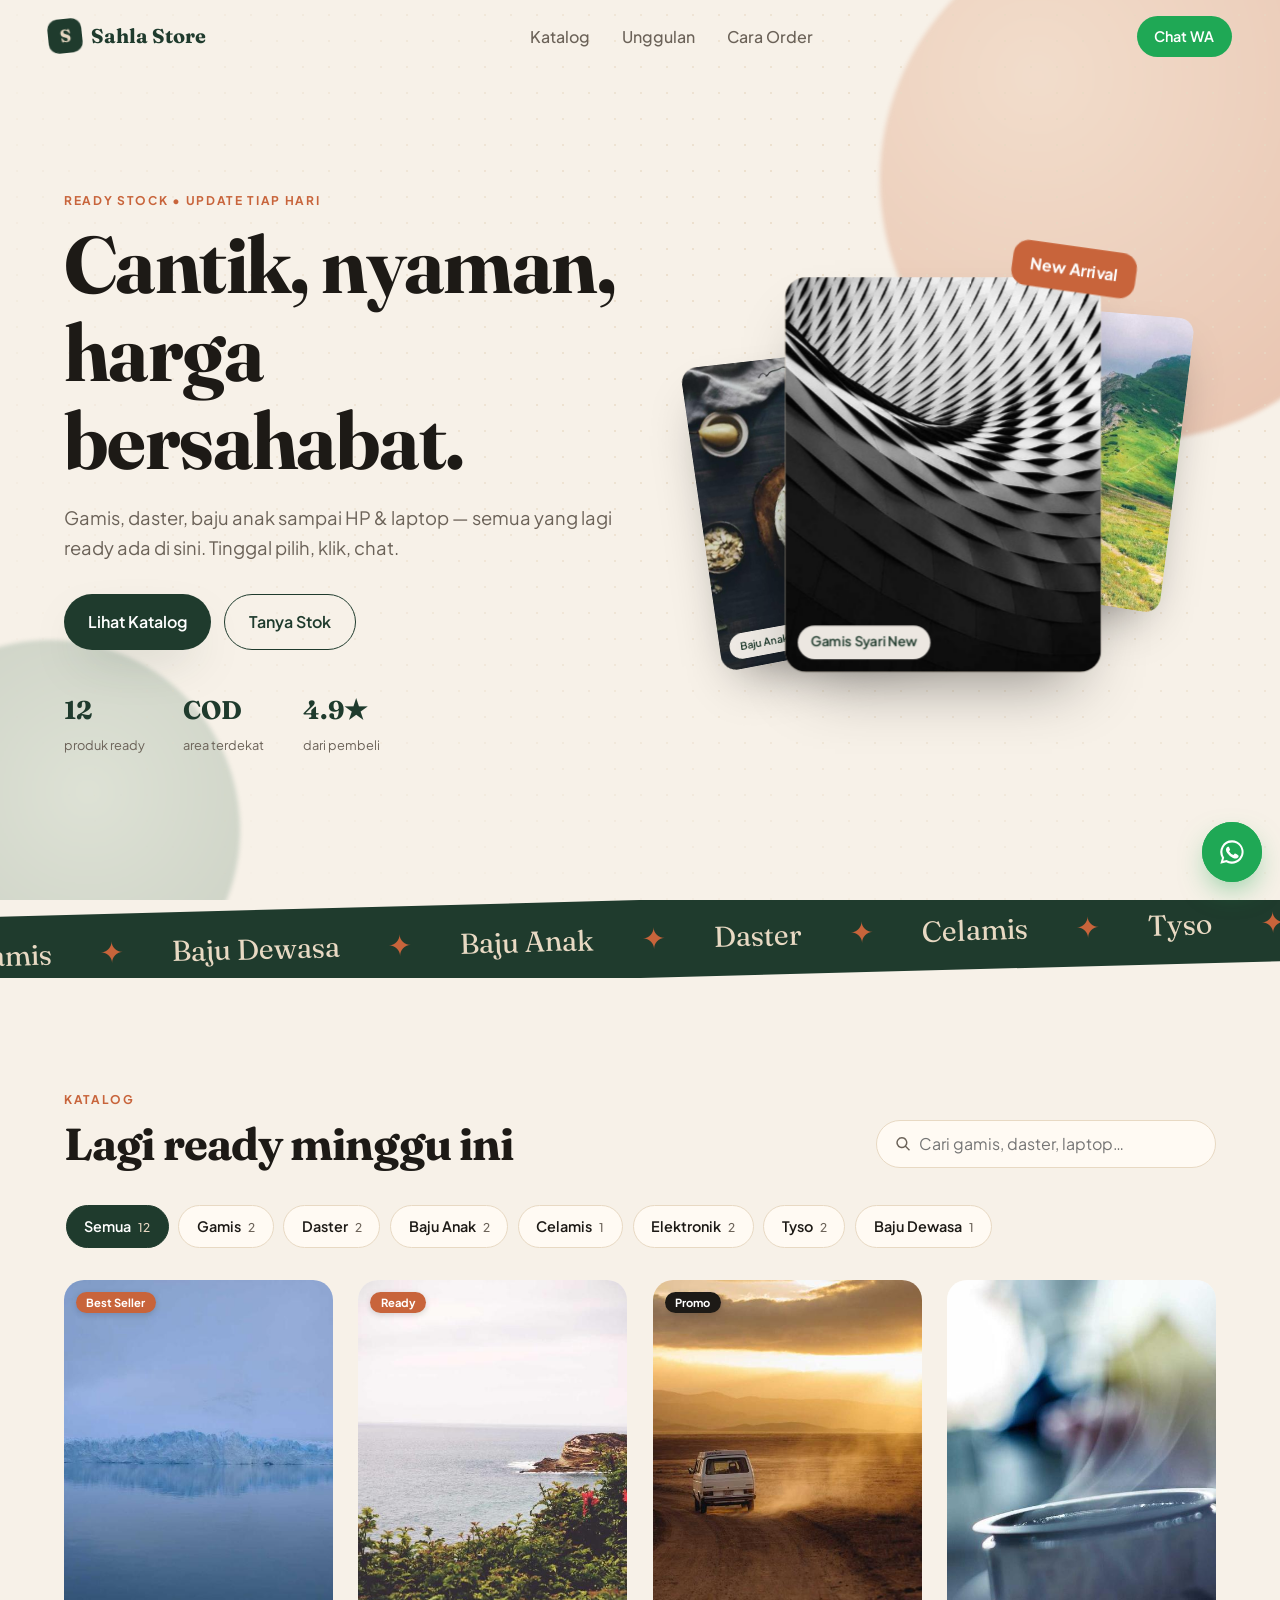
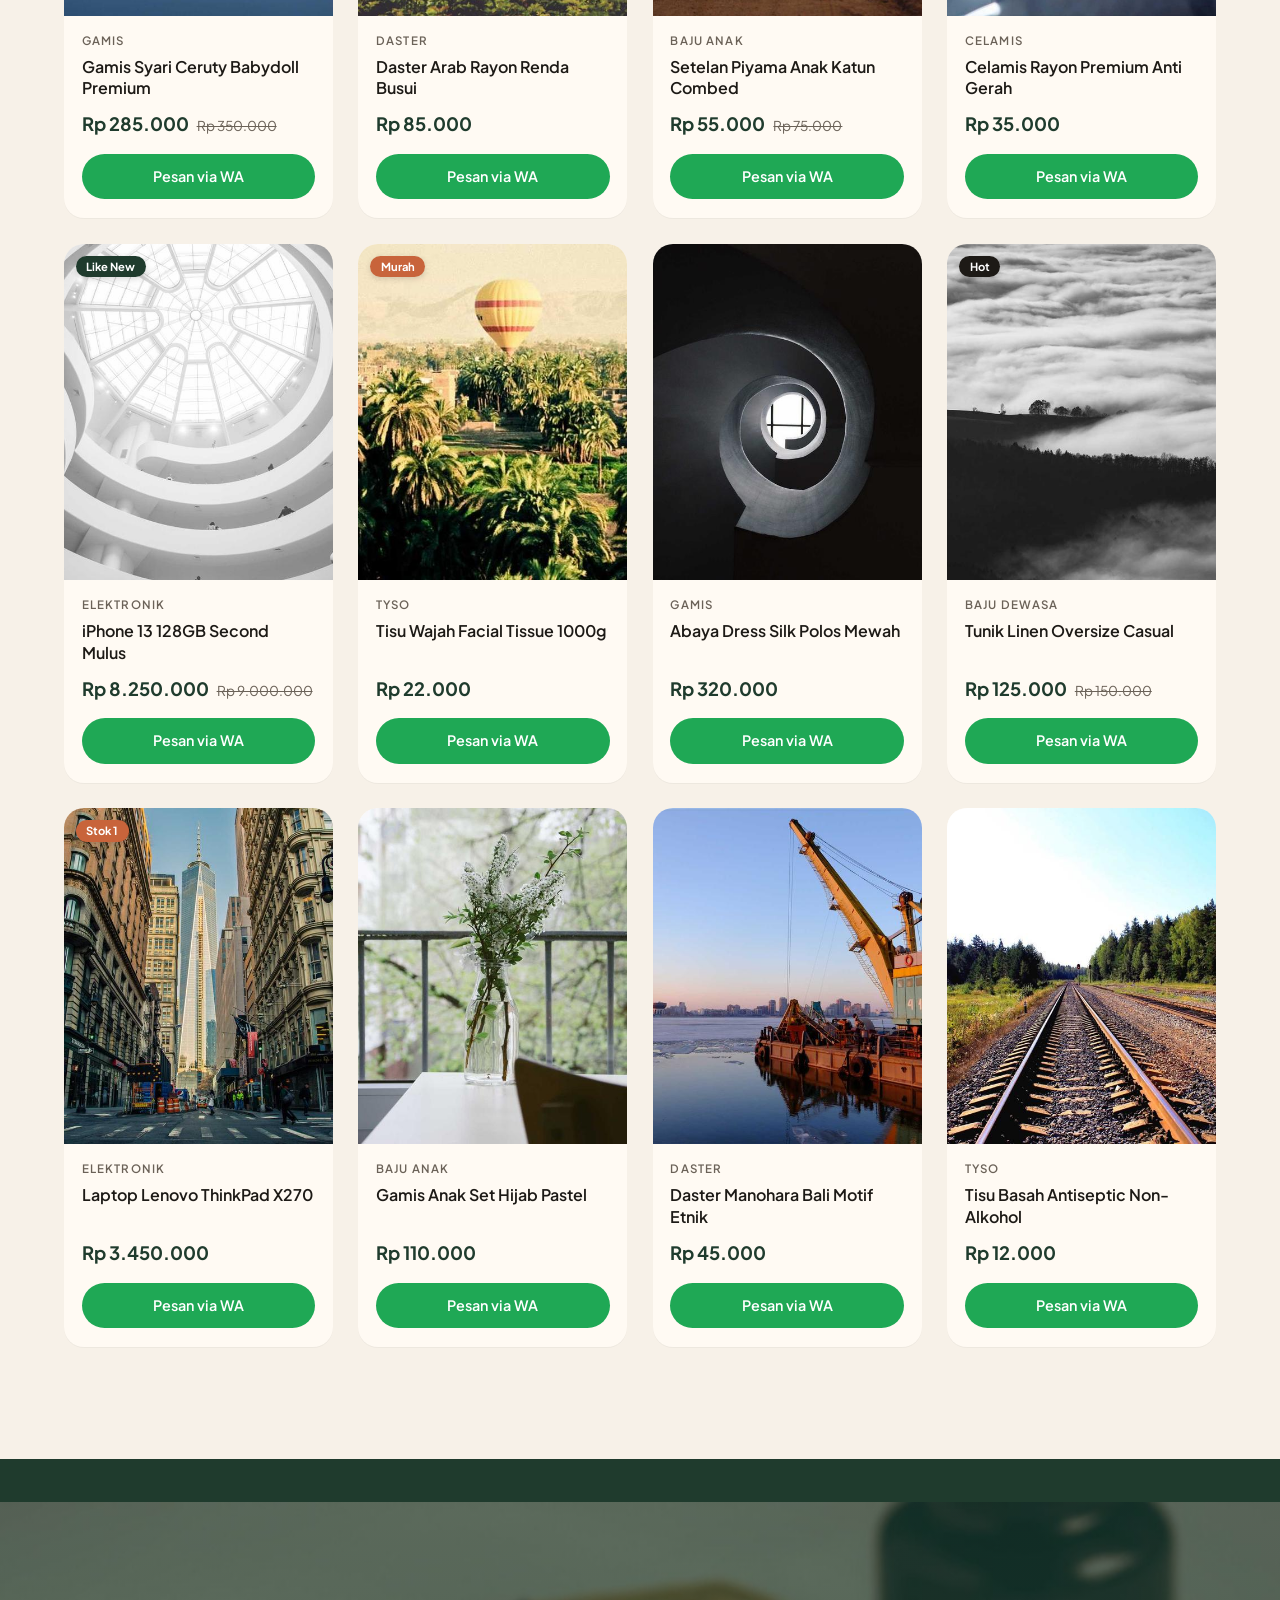
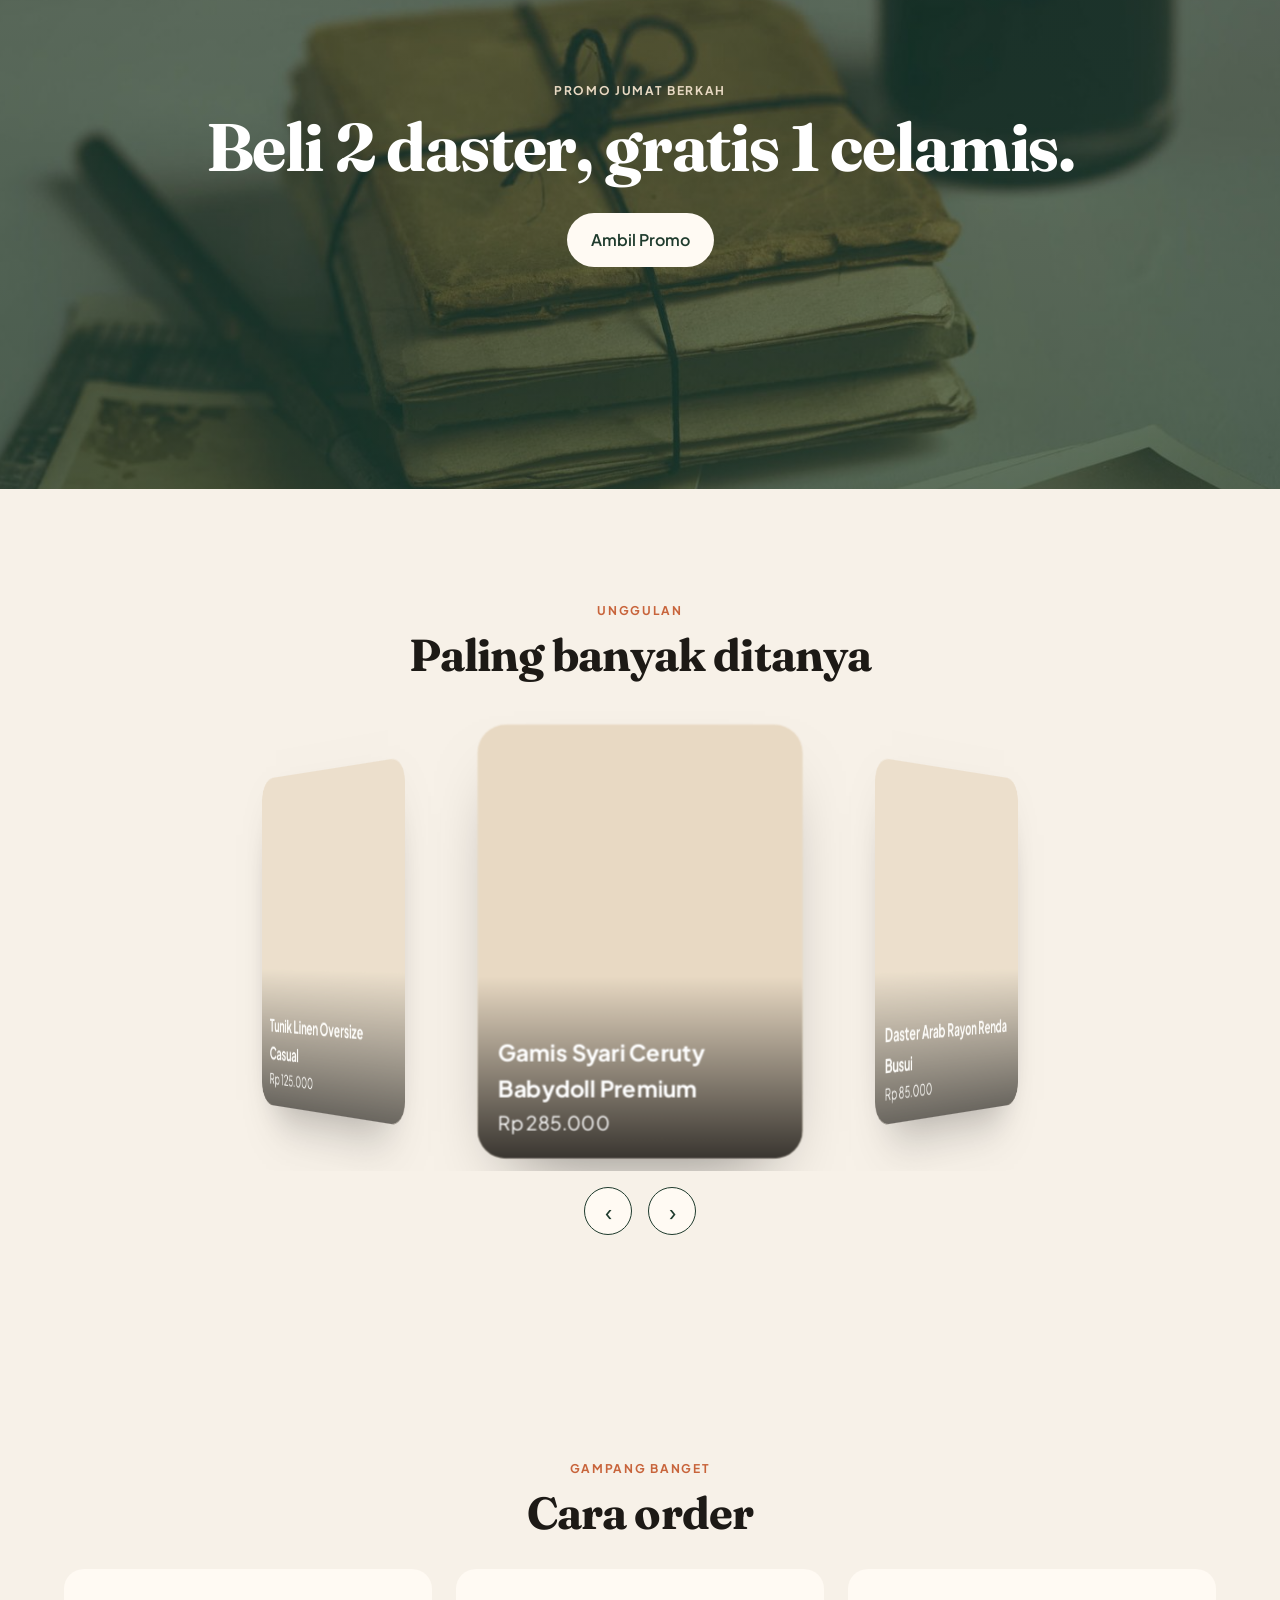
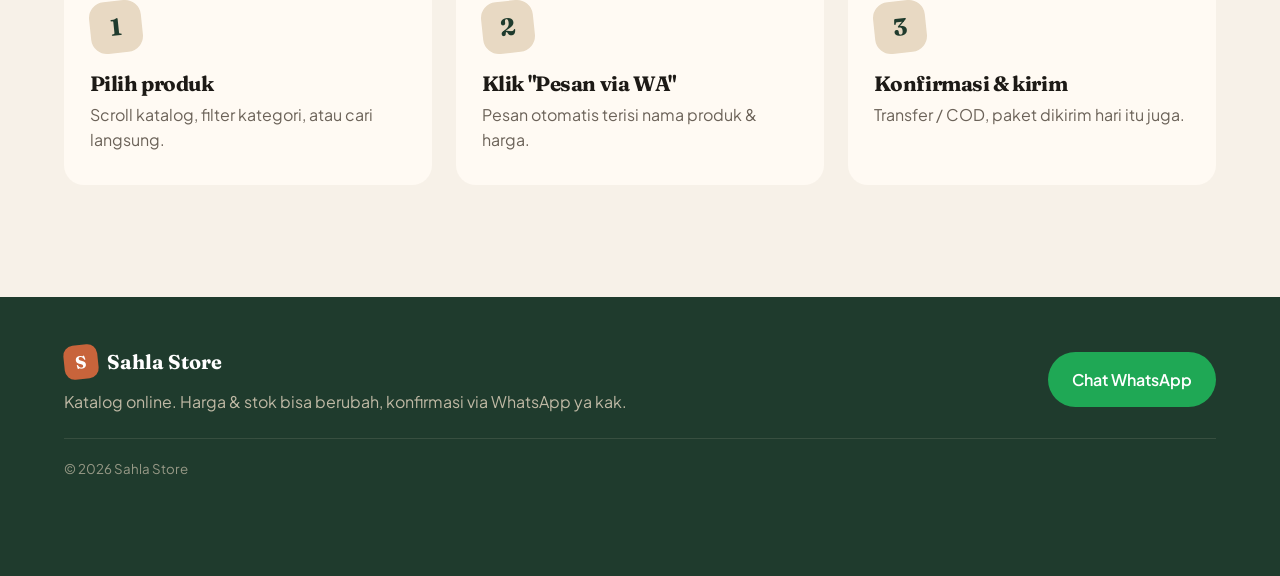
==== index.html @ 3f9c0849 "Support multiple comma-separated product badges with distinct colors" ====
<!doctype html>
<html lang="id">
<head>
  <meta charset="utf-8">
  <meta name="viewport" content="width=device-width, initial-scale=1, viewport-fit=cover">
  <title>Sahla Store — Katalog Gamis, Daster, Baju Anak & Elektronik</title>
  <meta name="description" content="Katalog produk terbaru: gamis, baju dewasa & anak, daster, celamis, tyso, sampai HP & laptop. Pesan langsung via WhatsApp.">
  <meta name="theme-color" content="#1f3b2d">
  <link rel="icon" type="image/svg+xml" href="favicon.svg">
  <link rel="preconnect" href="https://fonts.googleapis.com">
  <link rel="preconnect" href="https://fonts.gstatic.com" crossorigin>
  <link href="https://fonts.googleapis.com/css2?family=Fraunces:opsz,wght@9..144,500;9..144,700&family=Plus+Jakarta+Sans:wght@400;500;600;700&display=swap" rel="stylesheet">
  <link rel="stylesheet" href="style.css?v=2">
</head>
<body>
  <a class="skip" href="#katalog">Langsung ke katalog</a>

  <header class="nav" id="nav">
    <a href="#" class="brand"><span class="brand-mark">S</span>Sahla Store</a>
    <nav class="nav-links" aria-label="Menu utama">
      <a href="#katalog">Katalog</a>
      <a href="#unggulan">Unggulan</a>
      <a href="#cara">Cara Order</a>
    </nav>
    <a class="btn btn-wa btn-sm" data-wa href="#">Chat WA</a>
  </header>

  <main>
    <!-- HERO: parallax layers + 3D card stack -->
    <section class="hero" id="hero">
      <div class="blob b1" data-speed="0.25" aria-hidden="true"></div>
      <div class="blob b2" data-speed="-0.15" aria-hidden="true"></div>
      <div class="pattern" data-speed="0.1" aria-hidden="true"></div>

      <div class="hero-copy" data-speed="-0.05">
        <p class="eyebrow">Ready stock • Update tiap hari</p>
        <h1>Cantik, nyaman,<br><em>harga bersahabat.</em></h1>
        <p class="lead">Gamis, daster, baju anak sampai HP & laptop — semua yang lagi ready ada di sini. Tinggal pilih, klik, chat.</p>
        <div class="hero-cta">
          <a href="#katalog" class="btn btn-primary">Lihat Katalog</a>
          <a href="#" data-wa class="btn btn-ghost">Tanya Stok</a>
        </div>
        <ul class="stats">
          <li><b id="statCount">0</b><span>produk ready</span></li>
          <li><b>COD</b><span>area terdekat</span></li>
          <li><b>4.9★</b><span>dari pembeli</span></li>
        </ul>
      </div>

      <div class="hero-stage" id="stage" aria-hidden="true">
        <div class="stack" id="stack">
          <figure class="card3d c1"><img src="img/h1.jpg" alt=""><figcaption>Gamis Syari</figcaption></figure>
          <figure class="card3d c2"><img src="img/h2.jpg" alt=""><figcaption>Baju Anak</figcaption></figure>
          <figure class="card3d c3"><img src="img/h3.jpg" alt=""><figcaption>HP Second</figcaption></figure>
          <span class="tag-float">Diskon s/d 30%</span>
        </div>
      </div>
    </section>

    <!-- marquee -->
    <div class="marquee-wrap" aria-hidden="true">
      <div class="marquee">
        <div class="marquee-track">
          <span>Gamis</span><span>Baju Dewasa</span><span>Baju Anak</span><span>Daster</span><span>Celamis</span><span>Tyso</span><span>HP</span><span>Laptop</span>
          <span>Gamis</span><span>Baju Dewasa</span><span>Baju Anak</span><span>Daster</span><span>Celamis</span><span>Tyso</span><span>HP</span><span>Laptop</span>
        </div>
      </div>
    </div>

    <!-- KATALOG -->
    <section class="section" id="katalog">
      <div class="section-head">
        <div>
          <p class="eyebrow">Katalog</p>
          <h2>Lagi ready minggu ini</h2>
        </div>
        <label class="search">
          <span class="sr">Cari produk</span>
          <svg viewBox="0 0 24 24" width="18" height="18" aria-hidden="true"><path fill="currentColor" d="M10 2a8 8 0 1 0 4.9 14.3l5.4 5.4 1.4-1.4-5.4-5.4A8 8 0 0 0 10 2m0 2a6 6 0 1 1 0 12 6 6 0 0 1 0-12"/></svg>
          <input id="q" type="search" placeholder="Cari gamis, daster, laptop…" autocomplete="off">
        </label>
      </div>

      <div class="chips" id="chips" role="tablist" aria-label="Kategori"></div>
      <div class="grid" id="grid" aria-live="polite"></div>
      <p class="empty" id="empty" hidden>Produk nggak ketemu. Coba kata lain atau <a href="#" data-wa>tanya langsung</a>.</p>
    </section>

    <!-- PARALLAX BANNER -->
    <section class="banner" aria-label="Promo">
      <div class="banner-bg" ></div>
      <div class="banner-copy">
        <p class="eyebrow light">Promo Jumat Berkah</p>
        <h2>Beli 2 daster,<br>gratis 1 celamis.</h2>
        <a href="#" data-wa data-msg="Halo kak, mau ikut promo Jumat Berkah (beli 2 daster gratis 1 celamis)" class="btn btn-light">Ambil Promo</a>
      </div>
    </section>

    <!-- 3D RING CAROUSEL -->
    <section class="section" id="unggulan">
      <div class="section-head center">
        <div>
          <p class="eyebrow">Unggulan</p>
          <h2>Paling banyak ditanya</h2>
        </div>
      </div>
      <div class="ring-wrap">
        <div class="ring" id="ring"></div>
      </div>
      <div class="ring-ctrl">
        <button class="icon-btn" id="prev" aria-label="Sebelumnya">‹</button>
        <button class="icon-btn" id="next" aria-label="Berikutnya">›</button>
      </div>
    </section>

    <!-- CARA ORDER -->
    <section class="section" id="cara">
      <div class="section-head center">
        <div>
          <p class="eyebrow">Gampang banget</p>
          <h2>Cara order</h2>
        </div>
      </div>
      <ol class="steps">
        <li class="reveal"><span>1</span><h3>Pilih produk</h3><p>Scroll katalog, filter kategori, atau cari langsung.</p></li>
        <li class="reveal"><span>2</span><h3>Klik "Pesan via WA"</h3><p>Pesan otomatis terisi nama produk & harga.</p></li>
        <li class="reveal"><span>3</span><h3>Konfirmasi & kirim</h3><p>Transfer / COD, paket dikirim hari itu juga.</p></li>
      </ol>
    </section>
  </main>

  <footer class="footer">
    <div>
      <a href="#" class="brand"><span class="brand-mark">S</span>Sahla Store</a>
      <p>Katalog online. Harga & stok bisa berubah, konfirmasi via WhatsApp ya kak.</p>
    </div>
    <a href="#" data-wa class="btn btn-wa">Chat WhatsApp</a>
    <small>© <span id="yr"></span> Sahla Store</small>
  </footer>

  <a href="#" data-wa class="fab" aria-label="Chat WhatsApp">
    <svg viewBox="0 0 24 24" width="28" height="28" aria-hidden="true"><path fill="currentColor" d="M12 2a10 10 0 0 0-8.6 15.1L2 22l5-1.3A10 10 0 1 0 12 2m0 18.2a8.2 8.2 0 0 1-4.2-1.2l-.3-.2-3 .8.8-2.9-.2-.3A8.2 8.2 0 1 1 12 20.2m4.5-6.1c-.2-.1-1.5-.7-1.7-.8s-.4-.1-.6.1-.6.8-.8 1-.3.2-.5 0a6.7 6.7 0 0 1-3.3-2.9c-.2-.4.2-.4.7-1.3.1-.2 0-.3 0-.4l-.8-1.8c-.2-.5-.4-.4-.6-.4h-.5a1 1 0 0 0-.7.3 3 3 0 0 0-.9 2.2 5.2 5.2 0 0 0 1.1 2.8 11.9 11.9 0 0 0 4.6 4c1.7.7 2.3.8 3.2.7a2.7 2.7 0 0 0 1.8-1.3 2.2 2.2 0 0 0 .1-1.3c0-.1-.2-.2-.5-.3"/></svg>
  </a>

  <!-- quick view -->
  <dialog id="modal" class="modal">
    <button class="icon-btn close" id="closeModal" aria-label="Tutup">×</button>
    <div class="modal-body" id="modalBody"></div>
  </dialog>

  <script src="products.js?v=6"></script>
  <script src="app.js?v=6"></script>
</body>
</html>
---- style.css ----
:root {
  --bg: #f7f1e8;
  --paper: #fffaf3;
  --ink: #1d1a16;
  --muted: #6b6258;
  --green: #1f3b2d;
  --green-2: #2f5a44;
  --terra: #c8643b;
  --sand: #e8d9c3;
  --wa: #1fa855;
  --radius: 20px;
  --shadow: 0 20px 50px -20px rgba(31, 59, 45, .35);
  --serif: "Fraunces", Georgia, serif;
  --sans: "Plus Jakarta Sans", system-ui, sans-serif;
}

* { box-sizing: border-box; margin: 0; padding: 0; }
html { scroll-behavior: smooth; scroll-padding-top: 80px; overflow-x: hidden; overflow-x: clip; width: 100%; }
body { font-family: var(--sans); background: var(--bg); color: var(--ink); line-height: 1.6; overflow-x: hidden; overflow-x: clip; width: 100%; -webkit-font-smoothing: antialiased; }
main { overflow-x: hidden; overflow-x: clip; width: 100%; }
img { display: block; max-width: 100%; }
a { color: inherit; }
button { font: inherit; cursor: pointer; }
h1, h2, h3 { font-family: var(--serif); line-height: 1.1; font-weight: 700; letter-spacing: -.02em; }
h2 { font-size: clamp(1.8rem, 4vw, 2.8rem); }
em { font-style: italic; color: var(--terra); }
:focus-visible { outline: 3px solid var(--terra); outline-offset: 3px; border-radius: 8px; }

.skip { position: absolute; left: -999px; top: 8px; background: var(--ink); color: #fff; padding: 8px 14px; z-index: 100; border-radius: 8px; }
.skip:focus { left: 8px; }
.sr { position: absolute; width: 1px; height: 1px; overflow: hidden; clip: rect(0 0 0 0); }

.eyebrow { text-transform: uppercase; letter-spacing: .14em; font-size: .75rem; font-weight: 700; color: var(--terra); margin-bottom: .6rem; }
.eyebrow.light { color: var(--sand); }

/* buttons */
.btn { display: inline-flex; align-items: center; justify-content: center; gap: .5rem; padding: .9rem 1.5rem; border-radius: 999px; font-weight: 600; text-decoration: none; border: 0; transition: transform .2s, box-shadow .2s, background .2s; min-height: 48px; }
.btn:hover { transform: translateY(-2px); }
.btn:active { transform: translateY(0) scale(.98); }
.btn-primary { background: var(--green); color: #fff; box-shadow: var(--shadow); }
.btn-primary:hover { background: var(--green-2); }
.btn-ghost { border: 1.5px solid var(--green); color: var(--green); }
.btn-wa { background: var(--wa); color: #fff; }
.btn-light { background: var(--paper); color: var(--green); }
.btn-sm { padding: .55rem 1.1rem; min-height: 40px; font-size: .9rem; }
.icon-btn { width: 48px; height: 48px; border-radius: 50%; border: 1.5px solid var(--green); background: var(--paper); color: var(--green); font-size: 1.5rem; display: grid; place-items: center; transition: background .2s, color .2s; }
.icon-btn:hover { background: var(--green); color: #fff; }

/* nav */
.nav { position: fixed; inset: 0 0 auto; z-index: 50; display: flex; align-items: center; justify-content: space-between; gap: 1rem; padding: 1rem clamp(1rem, 4vw, 3rem); transition: background .3s, box-shadow .3s, padding .3s; }
.nav.scrolled { background: rgba(247, 241, 232, .85); backdrop-filter: blur(12px); -webkit-backdrop-filter: blur(12px); box-shadow: 0 1px 0 rgba(0,0,0,.06); padding-block: .6rem; }
.brand { display: inline-flex; align-items: center; gap: .55rem; font-family: var(--serif); font-weight: 700; font-size: 1.25rem; text-decoration: none; color: var(--green); }
.brand-mark { width: 34px; height: 34px; border-radius: 10px; background: var(--green); color: var(--sand); display: grid; place-items: center; font-size: 1.1rem; transform: rotate(-6deg); }
.nav-links { display: flex; gap: 2rem; }
.nav-links a { text-decoration: none; font-weight: 500; color: var(--muted); transition: color .2s; }
.nav-links a:hover { color: var(--green); }

/* hero */
.hero { position: relative; min-height: 100svh; display: grid; grid-template-columns: 1.05fr 1fr; align-items: center; gap: 2rem; padding: 7rem clamp(1rem, 5vw, 4rem) 4rem; overflow: hidden; }
.blob { position: absolute; border-radius: 50%; filter: blur(2px); will-change: transform; }
.b1 { width: 520px; height: 520px; right: -120px; top: -80px; background: radial-gradient(circle at 30% 30%, #e7b796, var(--terra)); opacity: .35; }
.b2 { width: 380px; height: 380px; left: -140px; bottom: -120px; background: radial-gradient(circle at 60% 40%, #8fb39d, var(--green-2)); opacity: .25; }
.pattern { position: absolute; inset: -20%; background-image: radial-gradient(var(--sand) 1.5px, transparent 1.5px); background-size: 26px 26px; opacity: .7; mask-image: radial-gradient(ellipse at 70% 40%, #000 20%, transparent 70%); -webkit-mask-image: radial-gradient(ellipse at 70% 40%, #000 20%, transparent 70%); will-change: transform; }
.hero-copy { position: relative; z-index: 2; max-width: 560px; }
.hero h1 { font-size: clamp(2.6rem, 6.5vw, 5rem); margin-bottom: 1.2rem; }
.lead { font-size: clamp(1rem, 1.6vw, 1.15rem); color: var(--muted); max-width: 46ch; margin-bottom: 2rem; }
.hero-cta { display: flex; gap: .8rem; flex-wrap: wrap; margin-bottom: 2.5rem; }
.stats { list-style: none; display: flex; gap: clamp(1.2rem, 3vw, 2.5rem); }
.stats b { display: block; font-family: var(--serif); font-size: 1.6rem; color: var(--green); }
.stats span { font-size: .8rem; color: var(--muted); }

.hero-stage { position: relative; z-index: 1; height: min(560px, 70vh); perspective: 1200px; display: grid; place-items: center; }
.stack { position: relative; width: min(300px, 70vw); aspect-ratio: 4/5; transform-style: preserve-3d; transition: transform .15s ease-out; }
.card3d { position: absolute; inset: 0; border-radius: var(--radius); overflow: hidden; background: var(--sand); box-shadow: 0 30px 60px -25px rgba(0,0,0,.45); transform-style: preserve-3d; }
.card3d img { width: 100%; height: 100%; object-fit: cover; }
.card3d figcaption { position: absolute; left: 12px; bottom: 12px; background: rgba(255,250,243,.92); padding: .35rem .8rem; border-radius: 999px; font-size: .8rem; font-weight: 600; color: var(--green); }
.c1 { transform: translateZ(60px); z-index: 3; }
.c2 { transform: translate3d(-42%, 8%, -40px) rotateY(18deg) rotateZ(-8deg) scale(.82); z-index: 2; }
.c3 { transform: translate3d(42%, -6%, -80px) rotateY(-18deg) rotateZ(7deg) scale(.82); z-index: 1; }
.tag-float { position: absolute; top: -18px; right: -24px; transform: translateZ(120px) rotate(8deg); background: var(--terra); color: #fff; font-weight: 700; padding: .55rem 1rem; border-radius: 14px; box-shadow: var(--shadow); font-size: .9rem; animation: bob 4s ease-in-out infinite; }
@keyframes bob { 50% { translate: 0 -10px; } }

/* marquee */
.marquee-wrap { overflow: hidden; width: 100%; max-width: 100%; }
.marquee { background: var(--green); color: var(--sand); overflow: hidden; padding: 1rem 0; transform: rotate(-1.5deg); margin: 0 -2rem; width: calc(100% + 4rem); }
.marquee-track { display: flex; gap: 3rem; width: max-content; animation: slide 28s linear infinite; font-family: var(--serif); font-size: clamp(1.2rem, 2.5vw, 1.8rem); }
.marquee-track span::after { content: "✦"; margin-left: 3rem; color: var(--terra); }
@keyframes slide { to { transform: translateX(-50%); } }

/* sections */
.section { padding: clamp(4rem, 9vw, 7rem) clamp(1rem, 5vw, 4rem); max-width: 1280px; margin: 0 auto; }
.section-head { display: flex; justify-content: space-between; align-items: end; gap: 1.5rem; flex-wrap: wrap; margin-bottom: 2rem; }
.section-head.center { justify-content: center; text-align: center; }

.search { display: flex; align-items: center; gap: .5rem; background: var(--paper); border: 1.5px solid var(--sand); border-radius: 999px; padding: 0 1.1rem; min-height: 48px; width: min(340px, 100%); color: var(--muted); transition: border-color .2s; }
.search:focus-within { border-color: var(--green); }
.search input { border: 0; background: none; outline: none; font: inherit; width: 100%; color: var(--ink); }

.chips { display: flex; gap: .6rem; overflow-x: auto; padding: .3rem .1rem 1rem; scrollbar-width: none; margin-bottom: 1rem; scroll-snap-type: x proximity; }
.chips::-webkit-scrollbar { display: none; }
.chip { flex: none; scroll-snap-align: start; border: 1.5px solid var(--sand); background: var(--paper); color: var(--ink); padding: .55rem 1.1rem; border-radius: 999px; font-weight: 600; font-size: .9rem; min-height: 42px; transition: all .2s; }
.chip small { color: var(--muted); font-weight: 500; margin-left: .25rem; }
.chip[aria-selected="true"] { background: var(--green); border-color: var(--green); color: #fff; }
.chip[aria-selected="true"] small { color: var(--sand); }

/* product grid */
.grid { display: grid; grid-template-columns: repeat(auto-fill, minmax(240px, 1fr)); gap: clamp(.8rem, 2vw, 1.6rem); perspective: 1400px; }
.card { position: relative; background: var(--paper); border-radius: var(--radius); overflow: hidden; box-shadow: 0 1px 0 rgba(0,0,0,.04); transform-style: preserve-3d; transition: transform .25s ease-out, box-shadow .25s; display: flex; flex-direction: column; opacity: 0; translate: 0 30px; }
.card.in { opacity: 1; translate: 0 0; transition: transform .25s ease-out, box-shadow .25s, opacity .6s, translate .6s cubic-bezier(.2,.7,.2,1); }
.card:hover { box-shadow: var(--shadow); }
.card-img { position: relative; aspect-ratio: 4/5; background: var(--sand); overflow: hidden; border: 0; padding: 0; width: 100%; }
.card-img img { width: 100%; height: 100%; object-fit: cover; transition: transform .6s; }
.card:hover .card-img img { transform: scale(1.06); }
.badges-wrap { position: absolute; top: 12px; left: 12px; display: flex; flex-direction: column; gap: 4px; align-items: flex-start; z-index: 5; pointer-events: none; transform: translateZ(40px); }
.badge { background: var(--terra); color: #fff; font-size: .7rem; font-weight: 700; padding: .25rem .65rem; border-radius: 999px; line-height: 1.2; box-shadow: 0 2px 6px rgba(0,0,0,.15); }
.badge.hot { background: var(--ink); }
.badge.new { background: var(--green); }
.badge.sale { background: #b43826; }
.card-body { padding: 1rem 1.1rem 1.2rem; display: flex; flex-direction: column; gap: .35rem; flex: 1; transform: translateZ(20px); }
.card-cat { font-size: .72rem; text-transform: uppercase; letter-spacing: .1em; color: var(--muted); font-weight: 600; }
.card h3 { font-family: var(--sans); font-size: 1rem; font-weight: 600; letter-spacing: 0; line-height: 1.35; }
.price { display: flex; align-items: baseline; gap: .5rem; margin-top: auto; padding-top: .3rem; }
.price b { font-size: 1.15rem; color: var(--green); }
.price s { font-size: .85rem; color: var(--muted); }
.card .btn { margin-top: .6rem; width: 100%; padding: .7rem; min-height: 44px; font-size: .9rem; }
.empty { text-align: center; color: var(--muted); padding: 3rem 0; }

/* parallax banner */
.banner { background: var(--green); position: relative; overflow: hidden; min-height: 70vh; display: grid; place-items: center; text-align: center; color: #fff; isolation: isolate; }
.banner-bg { position: absolute; inset: -20% 0; background: linear-gradient(rgba(31,59,45,.55), rgba(31,59,45,.75)), url("img/banner.jpg") center/cover, var(--green); z-index: -1; will-change: transform; }
.banner h2 { font-size: clamp(2.2rem, 6vw, 4.2rem); margin-bottom: 1.8rem; }
.banner-copy { padding: 2rem 1rem; }

/* 3D ring */
.ring-wrap { perspective: 1400px; height: clamp(360px, 55vw, 460px); display: grid; place-items: center; overflow: hidden; touch-action: pan-y; cursor: grab; }
.ring-wrap:active { cursor: grabbing; }
.ring { position: relative; width: clamp(170px, 26vw, 230px); aspect-ratio: 3/4; transform-style: preserve-3d; transition: transform .8s cubic-bezier(.2,.7,.2,1); }
.ring-item { position: absolute; inset: 0; border-radius: var(--radius); overflow: hidden; background: var(--sand); box-shadow: 0 25px 50px -25px rgba(0,0,0,.5); backface-visibility: hidden; }
.ring-item img { width: 100%; height: 100%; object-fit: cover; pointer-events: none; }
.ring-item div { position: absolute; inset: auto 0 0; padding: 2.5rem .9rem .9rem; background: linear-gradient(transparent, rgba(0,0,0,.75)); color: #fff; font-size: .85rem; }
.ring-item b { display: block; font-size: 1rem; }
.ring-ctrl { display: flex; justify-content: center; gap: 1rem; margin-top: 1rem; }

/* steps */
.steps { list-style: none; display: grid; grid-template-columns: repeat(3, 1fr); gap: 1.5rem; }
.steps li { background: var(--paper); border-radius: var(--radius); padding: 2rem 1.6rem; position: relative; }
.steps span { display: grid; place-items: center; width: 52px; height: 52px; border-radius: 16px; background: var(--sand); color: var(--green); font-family: var(--serif); font-size: 1.5rem; font-weight: 700; margin-bottom: 1.2rem; transform: rotate(-6deg); }
.steps h3 { font-size: 1.3rem; margin-bottom: .4rem; }
.steps p { color: var(--muted); }
.reveal { opacity: 0; translate: 0 40px; transition: opacity .7s, translate .7s cubic-bezier(.2,.7,.2,1); }
.reveal.in { opacity: 1; translate: 0 0; }
.steps li:nth-child(2) { transition-delay: .1s; }
.steps li:nth-child(3) { transition-delay: .2s; }

/* footer */
.footer { background: var(--green); color: var(--sand); padding: 3rem clamp(1rem, 5vw, 4rem) 6rem; display: grid; grid-template-columns: 1fr auto; gap: 1.5rem; align-items: center; }
.footer .brand { color: #fff; margin-bottom: .6rem; }
.footer .brand-mark { background: var(--terra); color: #fff; }
.footer p { max-width: 50ch; opacity: .8; }
.footer small { grid-column: 1 / -1; opacity: .6; border-top: 1px solid rgba(232,217,195,.2); padding-top: 1.2rem; }

/* floating WA */
.fab { position: fixed; right: 18px; bottom: calc(18px + env(safe-area-inset-bottom)); z-index: 60; width: 60px; height: 60px; border-radius: 50%; background: var(--wa); color: #fff; display: grid; place-items: center; box-shadow: 0 12px 30px -8px rgba(31,168,85,.6); transition: transform .2s; }
.fab:hover { transform: scale(1.08); }
.fab::before { content: ""; position: absolute; inset: 0; border-radius: 50%; background: var(--wa); animation: ping 2.4s infinite; z-index: -1; }
@keyframes ping { 70%, 100% { transform: scale(1.6); opacity: 0; } }

/* modal */
.modal { border: 0; border-radius: 24px; padding: 0; width: min(860px, 94vw); max-height: 92svh; background: var(--paper); color: var(--ink); margin: auto; overflow: auto; }
.modal::backdrop { background: rgba(29,26,22,.6); backdrop-filter: blur(4px); }
.modal[open] { animation: pop .35s cubic-bezier(.2,.8,.2,1.1); }
@keyframes pop { from { opacity: 0; transform: translateY(30px) scale(.96); } }
.modal .close { position: absolute; top: 12px; right: 12px; z-index: 2; }
.modal-body { display: grid; grid-template-columns: 1fr 1fr; }
.modal-body img { width: 100%; height: 100%; object-fit: cover; aspect-ratio: 4/5; background: var(--sand); }
.modal-info { padding: 2.2rem 1.8rem; display: flex; flex-direction: column; gap: .8rem; }
.modal-info h3 { font-size: 1.8rem; }
.modal-info p { color: var(--muted); }
.modal-info .price b { font-size: 1.6rem; }
.sizes { display: flex; flex-wrap: wrap; gap: .45rem; align-items: center; }
.size-btn { background: #fff; border: 1.5px solid var(--sand); padding: .35rem .8rem; border-radius: 8px; font-size: .85rem; font-weight: 600; cursor: pointer; color: var(--ink); font-family: inherit; transition: all .15s ease; }
.size-btn:hover { border-color: var(--green); }
.size-btn.active { background: var(--green); color: #fff; border-color: var(--green); box-shadow: 0 2px 6px rgba(31,59,45,.25); }

/* responsive */
@media (max-width: 960px) {
  .hero { grid-template-columns: 1fr; text-align: center; padding-top: 6rem; gap: 0; }
  .hero-copy { margin: 0 auto; }
  .lead { margin-inline: auto; }
  .hero-cta, .stats { justify-content: center; }
  .hero-stage { height: 420px; order: -1; margin-bottom: 1rem; }
  .stack { width: min(220px, 55vw); }
  .steps { grid-template-columns: 1fr; }
}
@media (max-width: 640px) {
  .nav { padding: .75rem 1rem; }
  .brand { font-size: 1.1rem; gap: .4rem; }
  .brand-mark { width: 30px; height: 30px; font-size: 1rem; }
  .nav .btn-wa { padding: .45rem .85rem; font-size: .82rem; min-height: 38px; flex-shrink: 0; }
  .nav-links { display: none; }
  .grid { grid-template-columns: repeat(2, 1fr); gap: .8rem; }
  .card-body { padding: .75rem .8rem .9rem; }
  .card h3 { font-size: .88rem; }
  .price b { font-size: 1rem; }
  .price s { display: none; }
  .card .btn { font-size: .8rem; padding: .55rem; min-height: 40px; }
  .section-head { align-items: stretch; }
  .search { width: 100%; }
  .modal-body { grid-template-columns: 1fr; }
  .modal-body img { aspect-ratio: 1; }
  .ring-wrap { perspective: 950px; height: 320px; }
  .ring { width: 135px; }
  .ring-item { box-shadow: 0 15px 35px -15px rgba(0,0,0,.45); }
  .footer { grid-template-columns: 1fr; text-align: center; padding: 2.5rem 1rem calc(5.5rem + env(safe-area-inset-bottom)); gap: 1.25rem; }
  .footer p { margin-inline: auto; }
  .footer .brand { justify-content: center; }
  .footer .btn-wa { justify-self: center; width: min(280px, 100%); margin: 0 auto; }
  .tag-float { right: -8px; }
  .fab { right: 14px; bottom: calc(14px + env(safe-area-inset-bottom)); width: 54px; height: 54px; }
  .fab svg { width: 26px; height: 26px; }
}

@media (prefers-reduced-motion: reduce) {
  *, *::before, *::after { animation: none !important; transition: none !important; scroll-behavior: auto !important; }
  .card, .reveal { opacity: 1; translate: 0 0; }
}
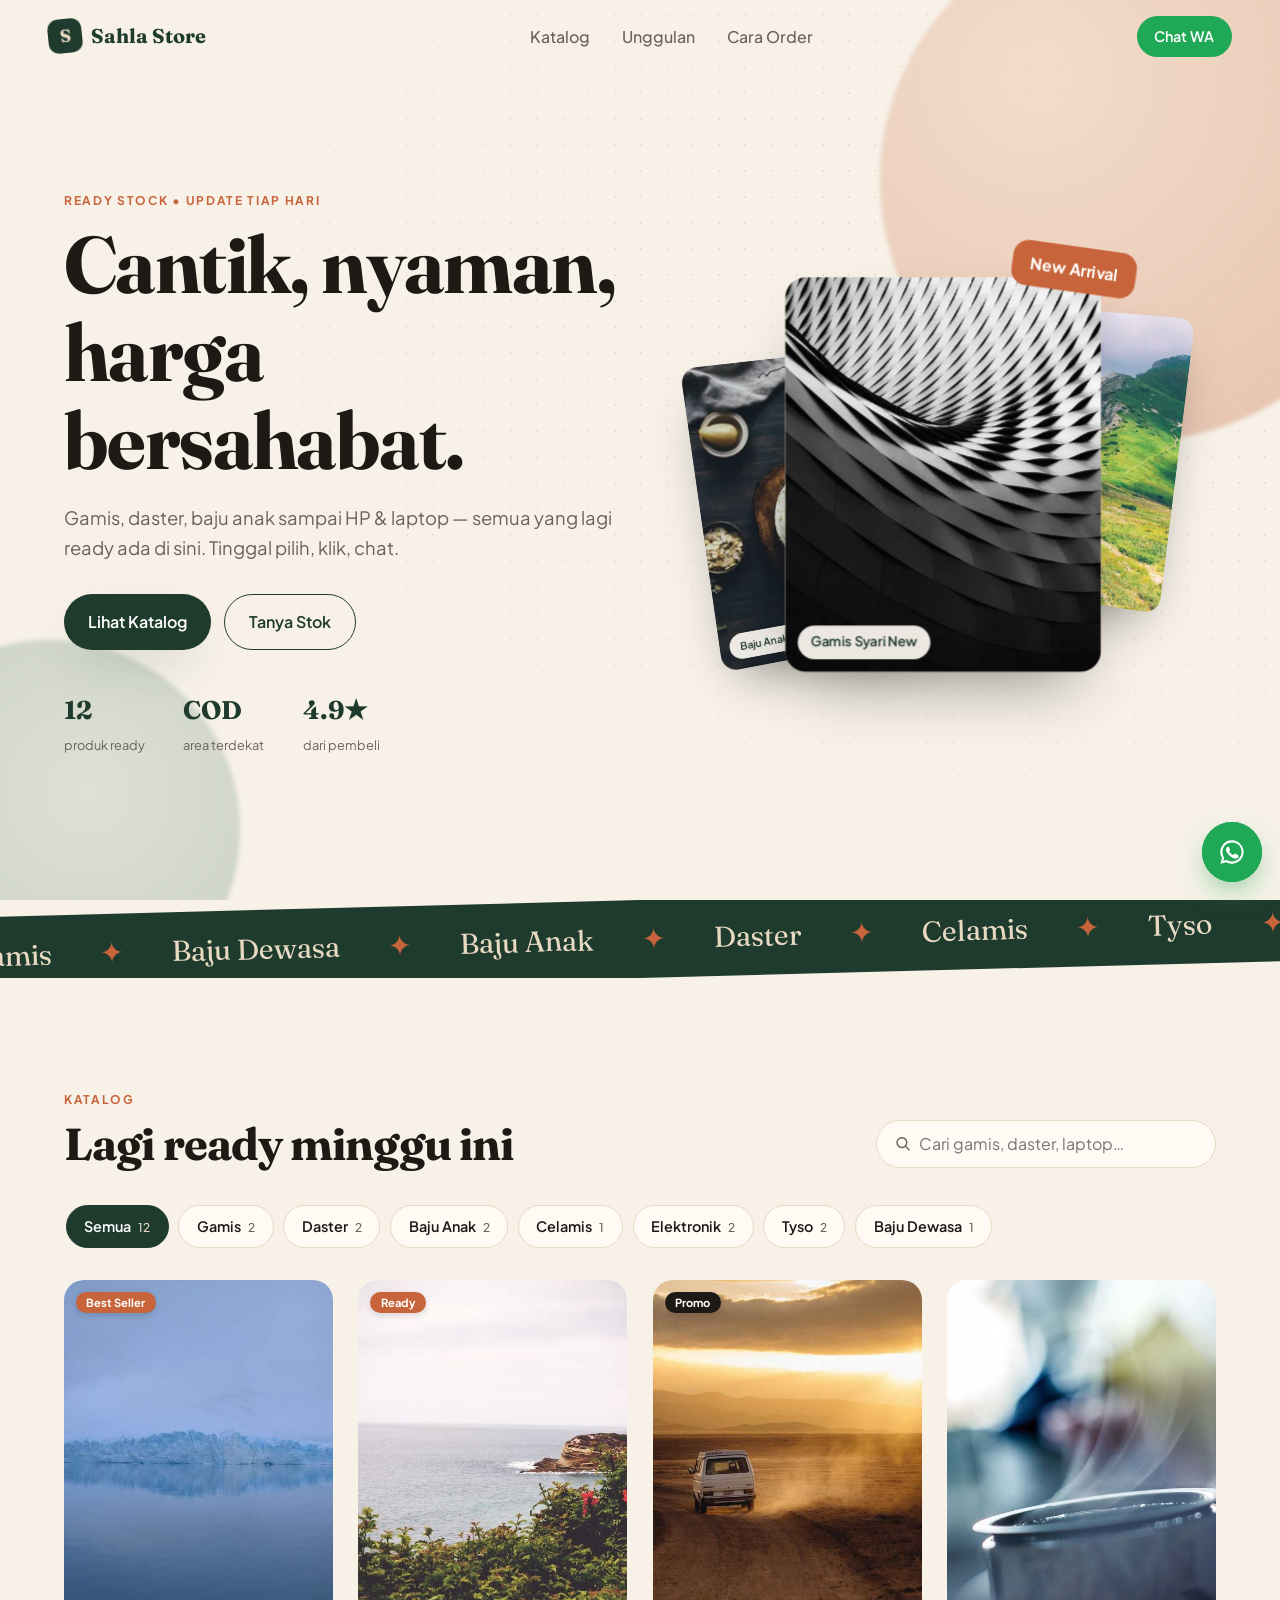
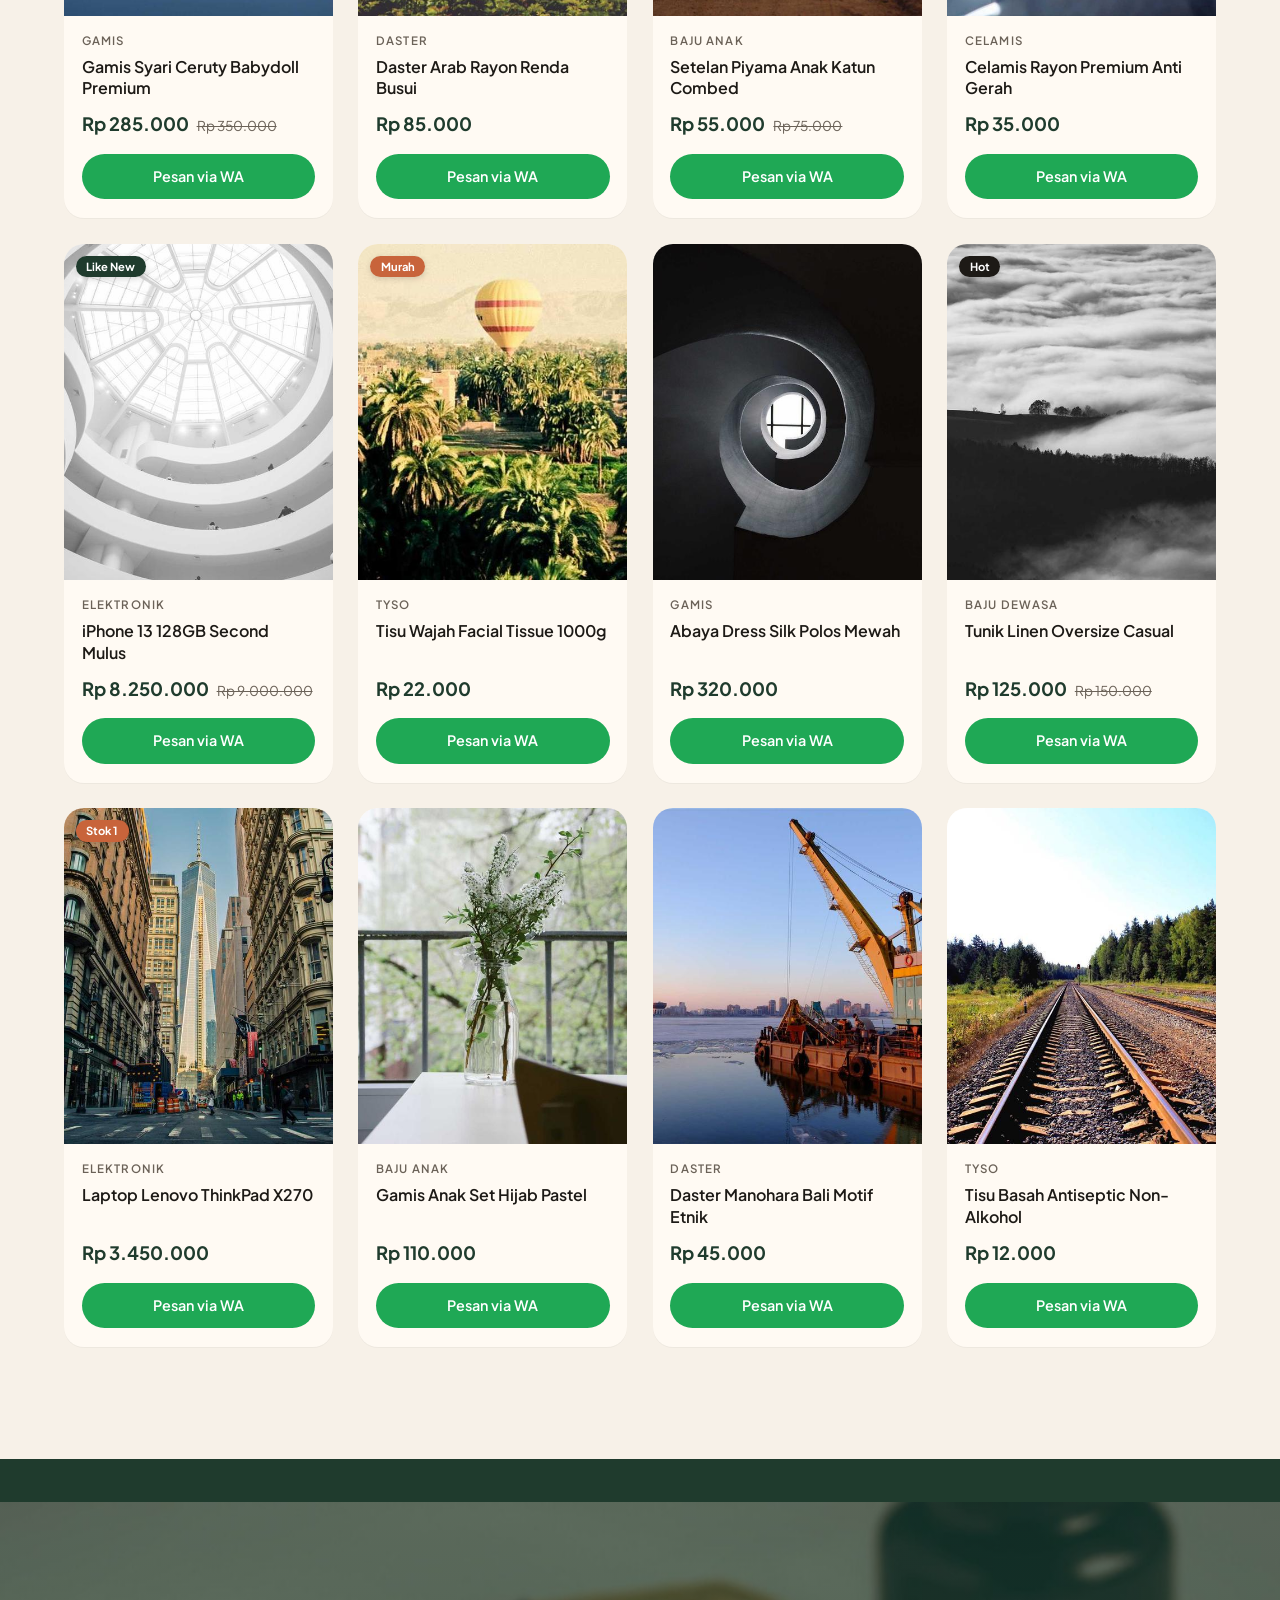
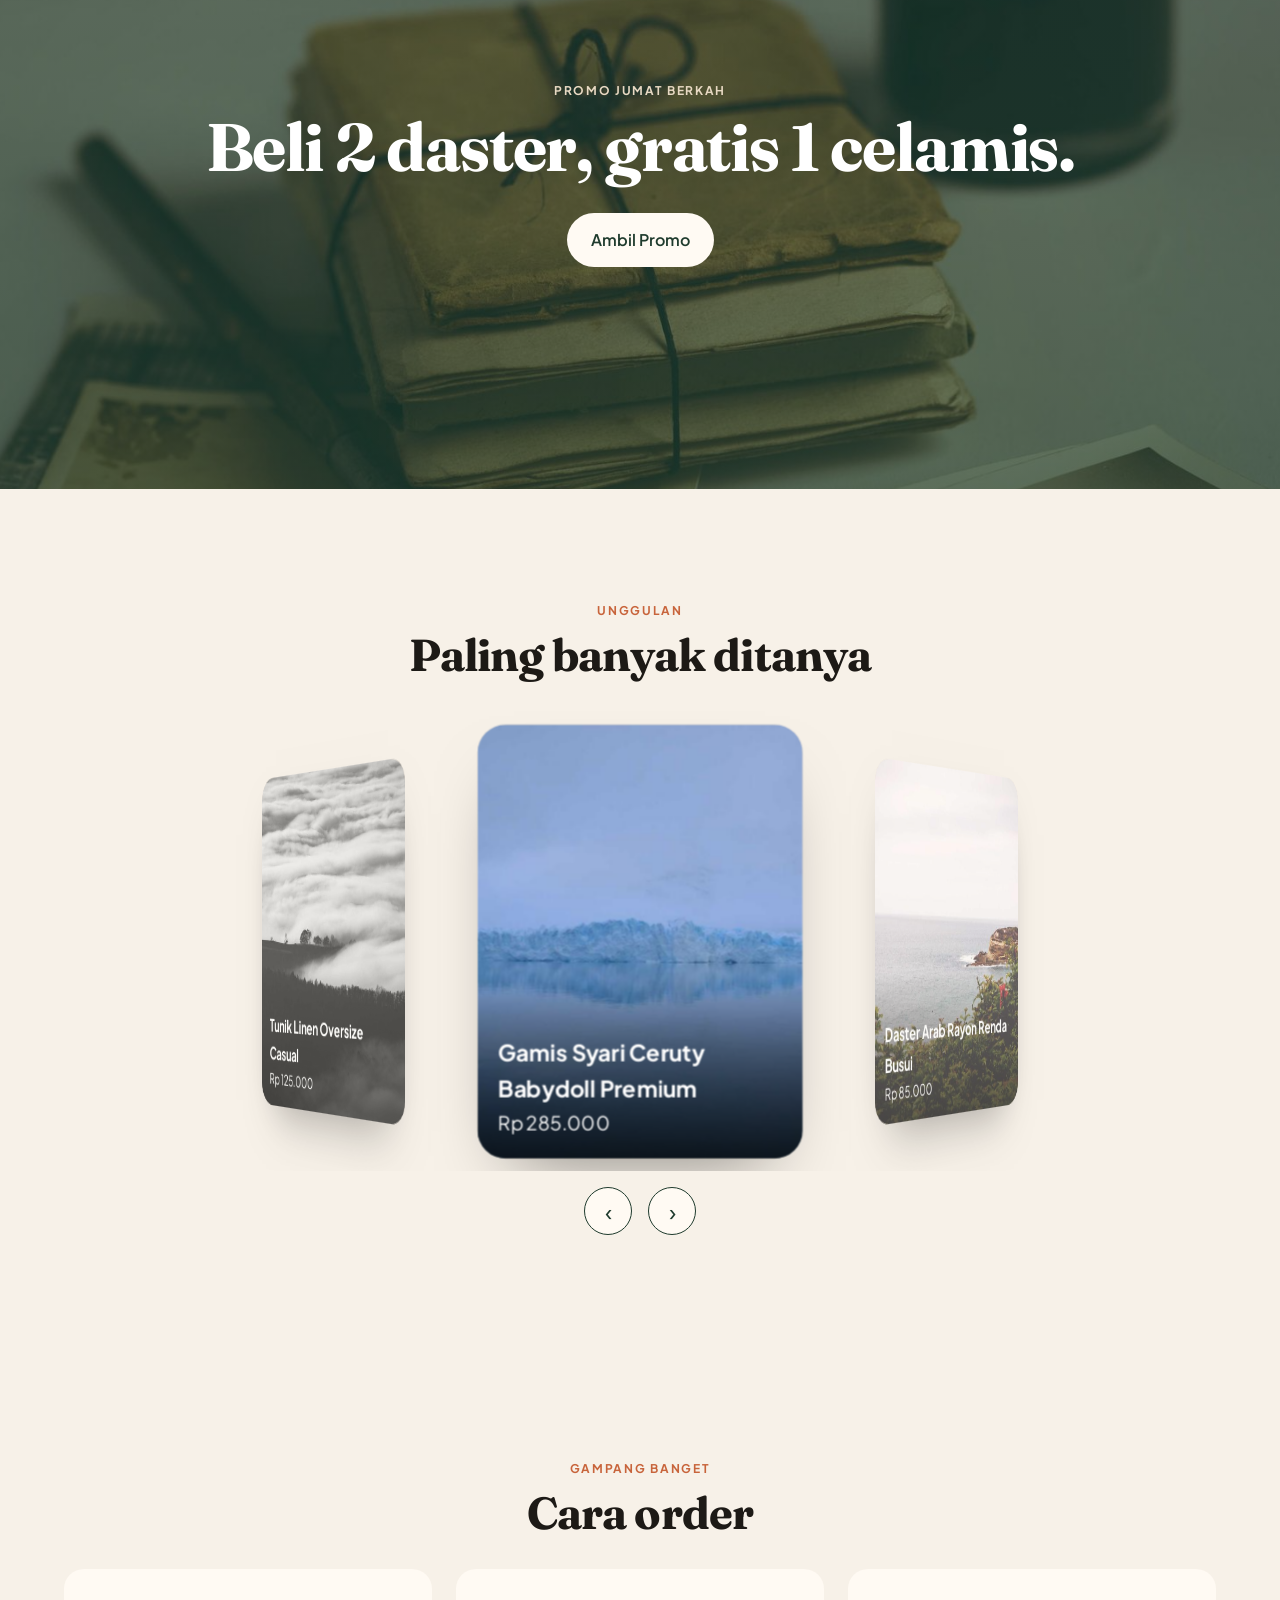
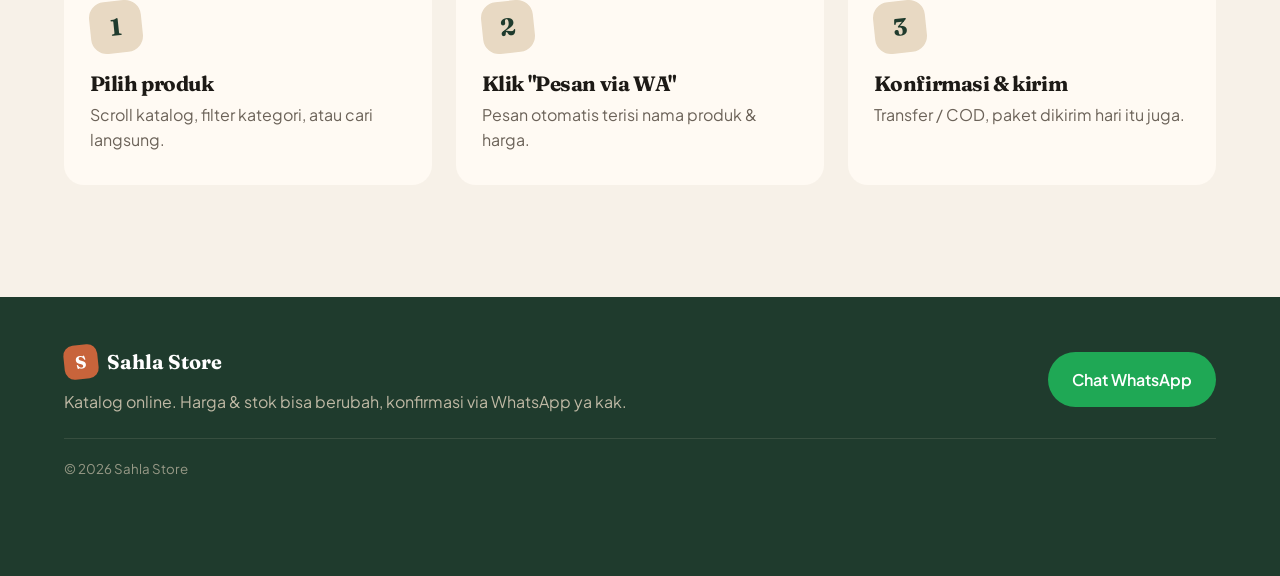
==== commit 9e79b4f3: "Add admin control for marquee ticker items" ====
--- a/index.html
+++ b/index.html
@@ -148,7 +148,7 @@
     <div class="modal-body" id="modalBody"></div>
   </dialog>
 
-  <script src="products.js?v=6"></script>
-  <script src="app.js?v=6"></script>
+  <script src="products.js?v=7"></script>
+  <script src="app.js?v=7"></script>
 </body>
 </html>
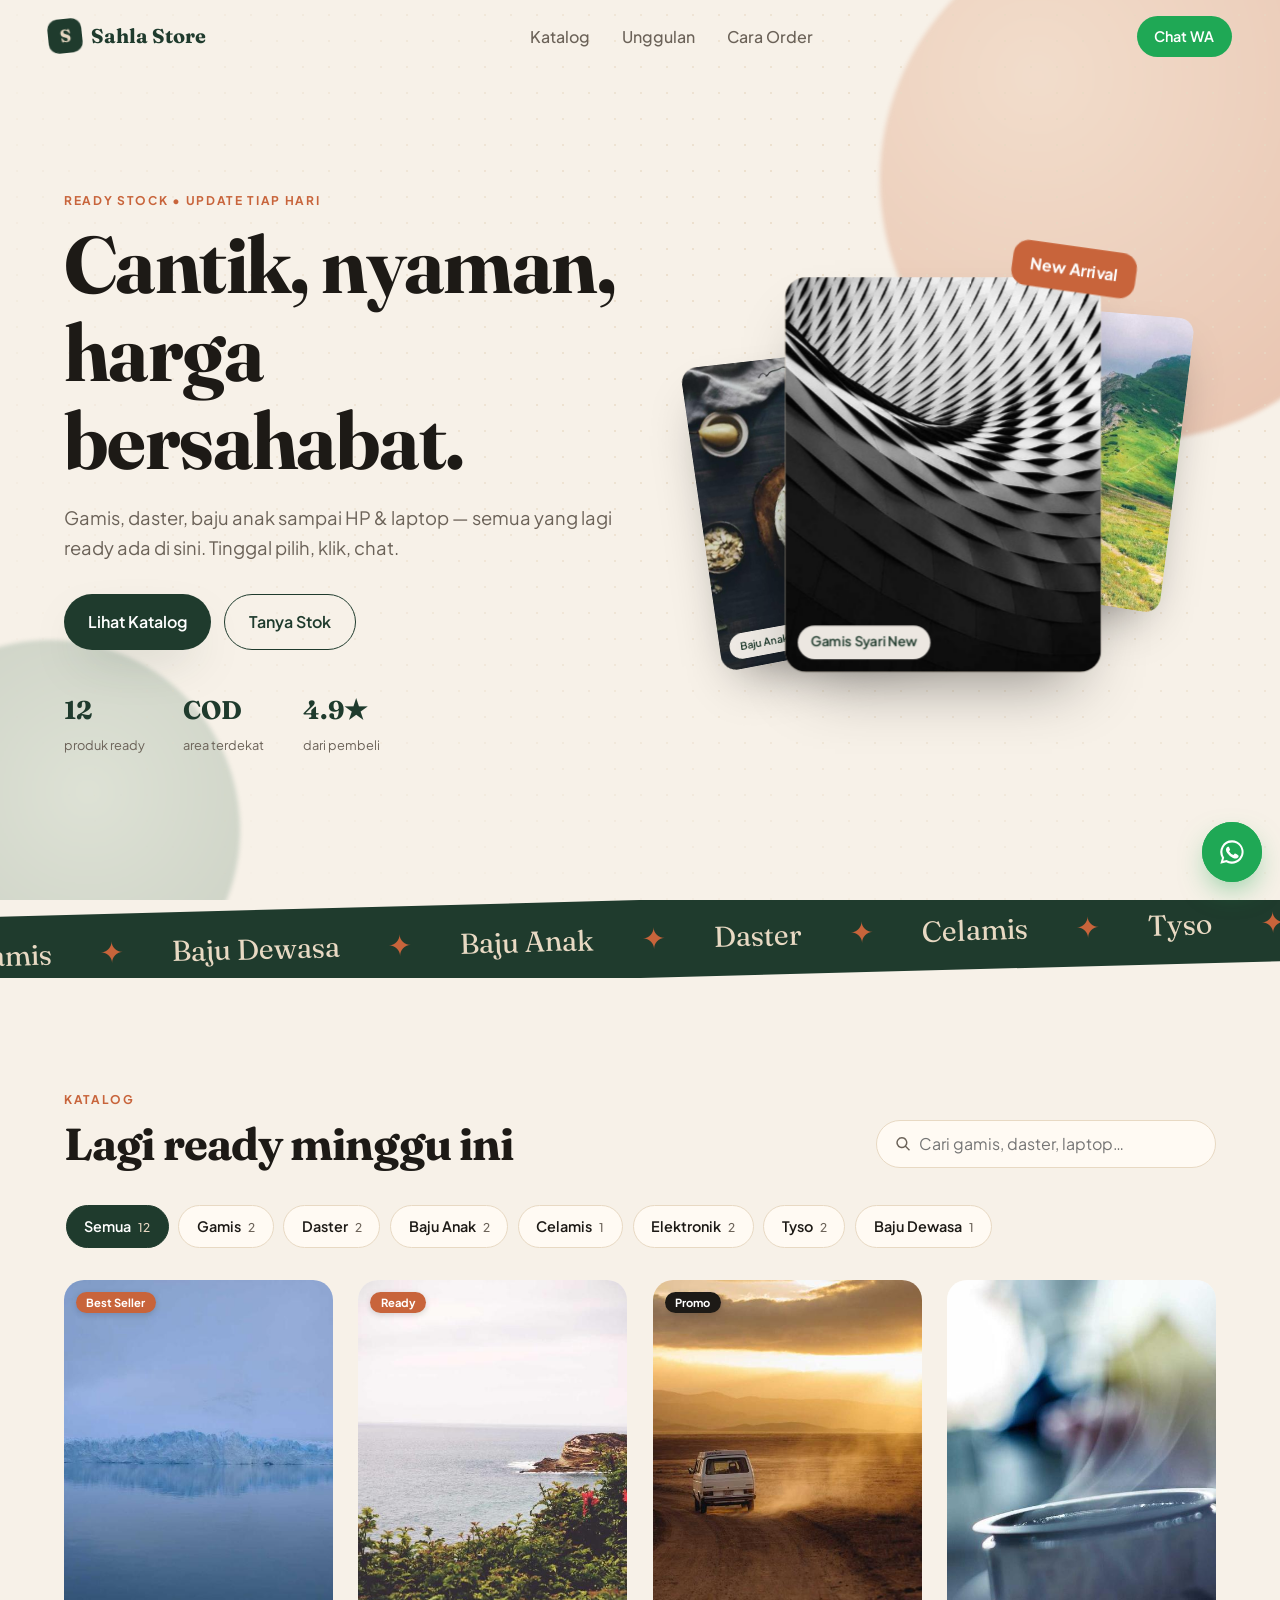
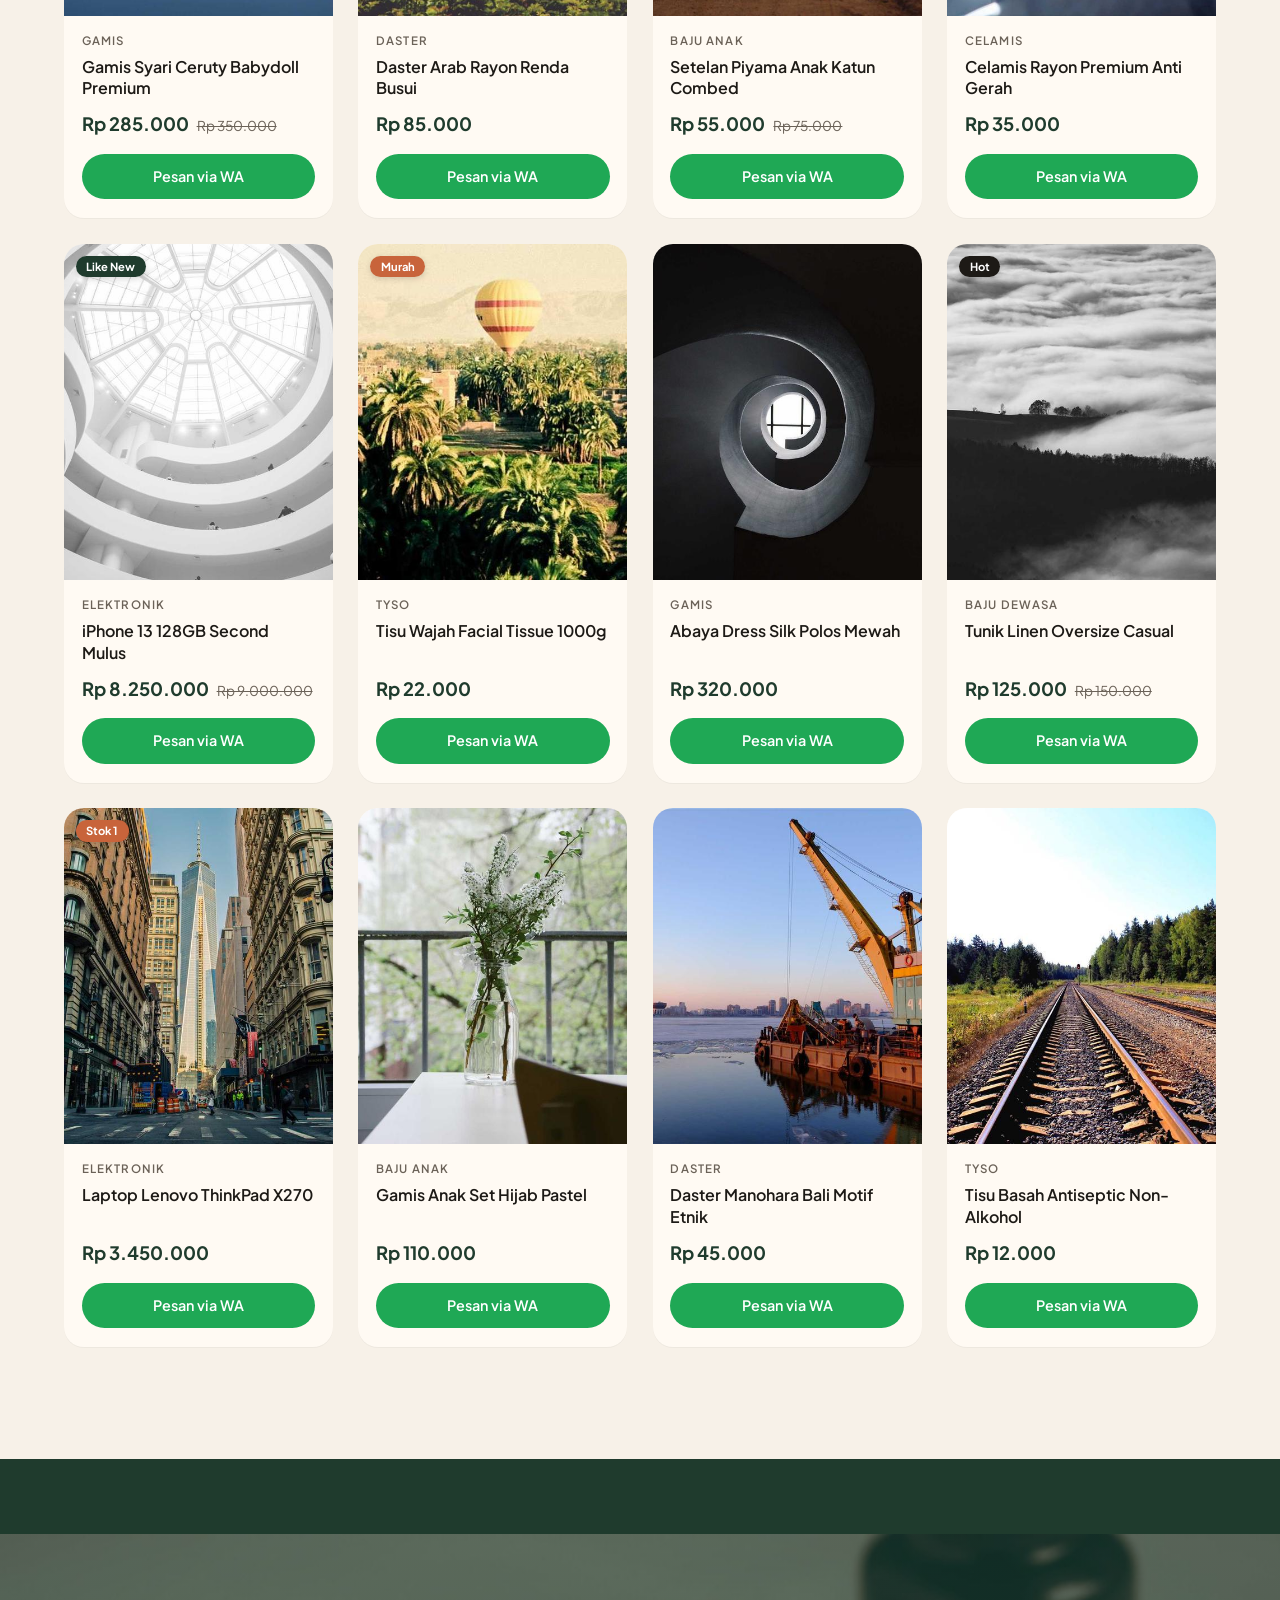
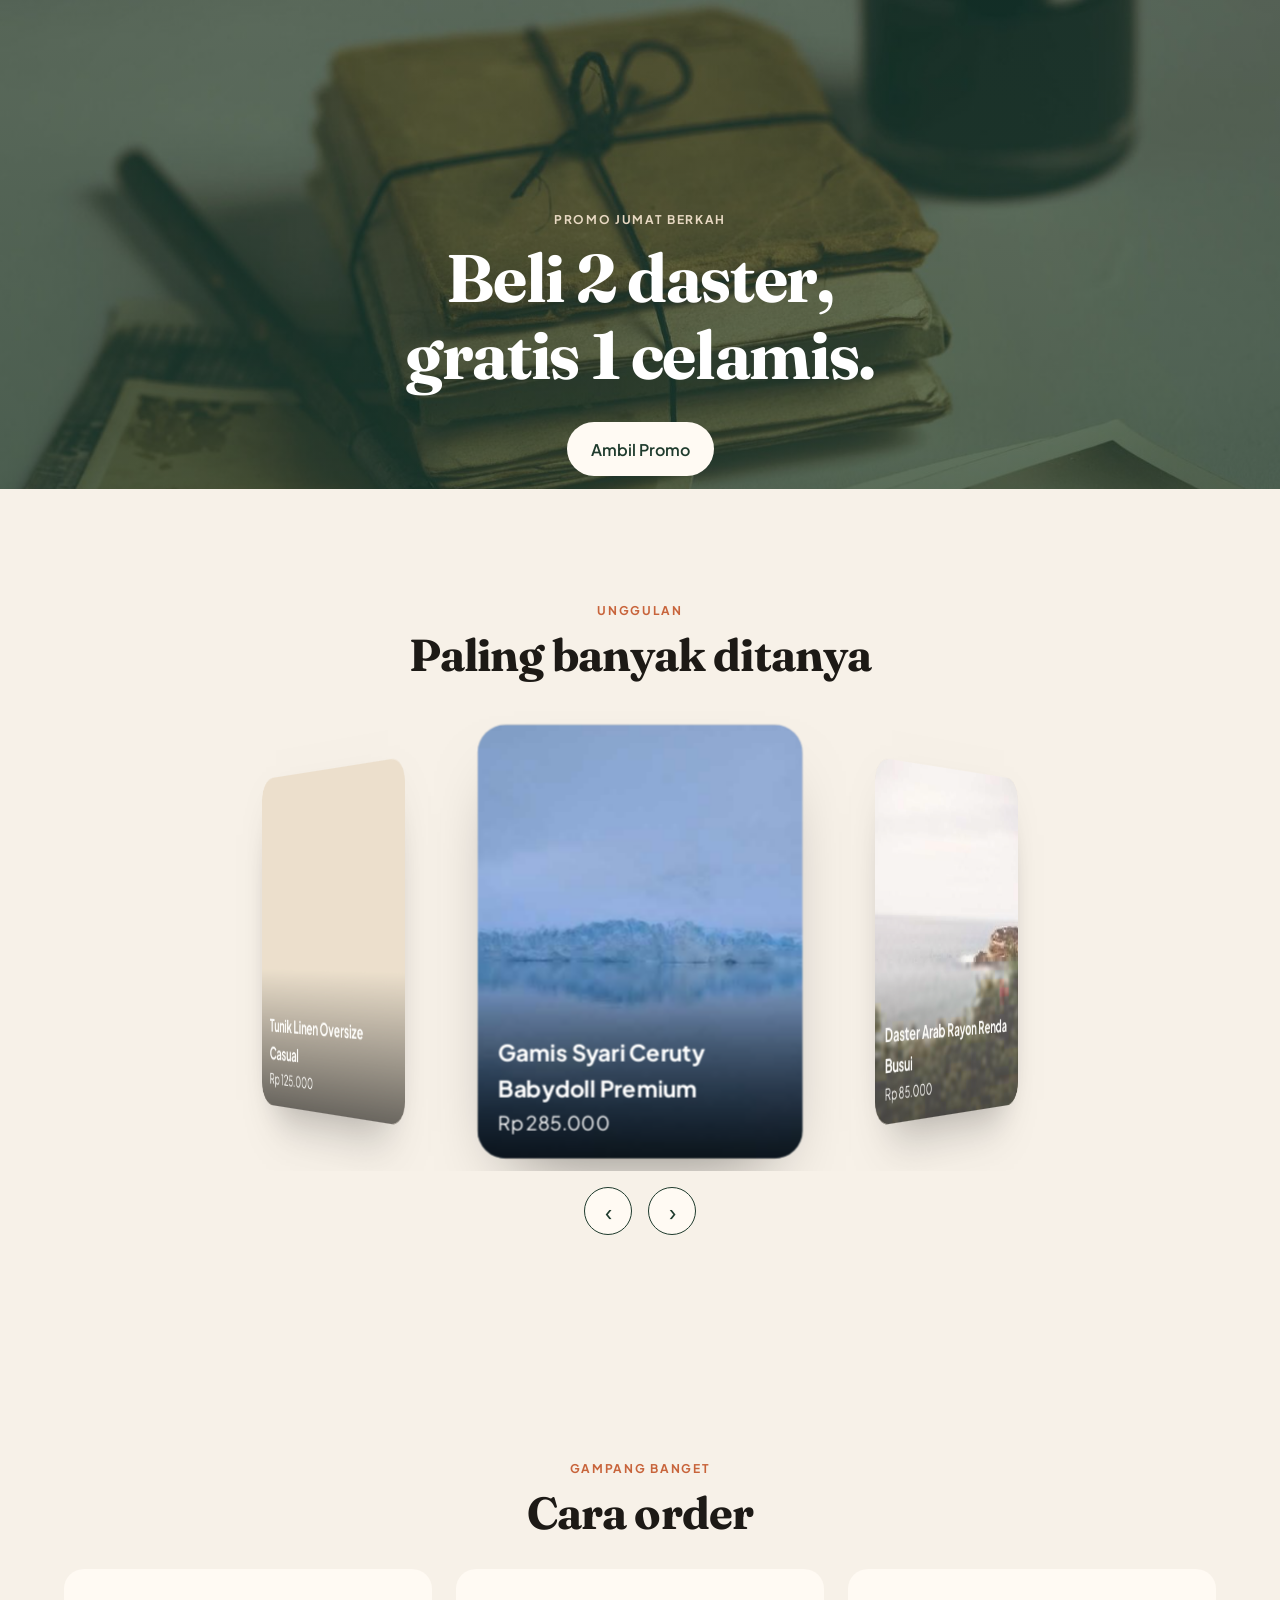
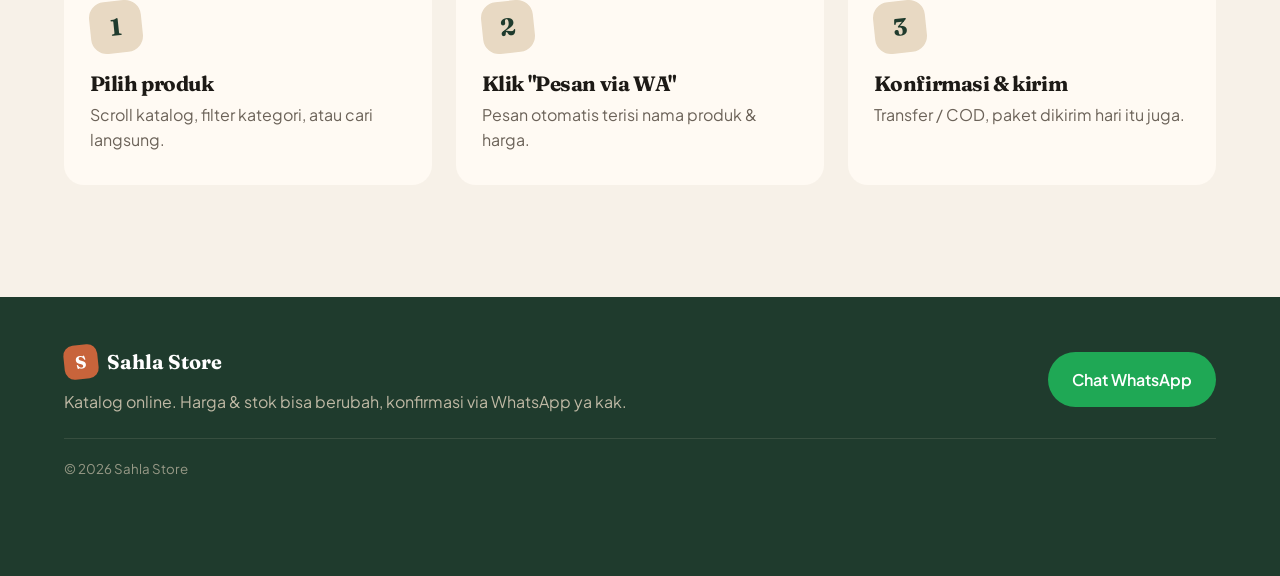
==== commit 8a5c2372: "Add slow auto-play promo banner slider with touch swipe and admin controls" ====
--- a/index.html
+++ b/index.html
@@ -86,14 +86,22 @@
       <p class="empty" id="empty" hidden>Produk nggak ketemu. Coba kata lain atau <a href="#" data-wa>tanya langsung</a>.</p>
     </section>
 
-    <!-- PARALLAX BANNER -->
-    <section class="banner" aria-label="Promo">
-      <div class="banner-bg" ></div>
-      <div class="banner-copy">
-        <p class="eyebrow light">Promo Jumat Berkah</p>
-        <h2>Beli 2 daster,<br>gratis 1 celamis.</h2>
-        <a href="#" data-wa data-msg="Halo kak, mau ikut promo Jumat Berkah (beli 2 daster gratis 1 celamis)" class="btn btn-light">Ambil Promo</a>
+    <!-- PROMO BANNER SLIDER -->
+    <section class="banner" id="promoBannerSection" aria-label="Promo">
+      <div class="banner-slider" id="bannerSlider">
+        <!-- Render via JS -->
+        <div class="banner-slide active">
+          <div class="banner-bg"></div>
+          <div class="banner-copy">
+            <p class="eyebrow light">Promo Jumat Berkah</p>
+            <h2>Beli 2 daster,<br>gratis 1 celamis.</h2>
+            <a href="#" data-wa data-msg="Halo kak, mau ikut promo Jumat Berkah (beli 2 daster gratis 1 celamis)" class="btn btn-light">Ambil Promo</a>
+          </div>
+        </div>
       </div>
+      <div class="banner-dots" id="bannerDots"></div>
+      <button class="banner-nav prev" id="bannerPrev" aria-label="Banner Sebelumnya">‹</button>
+      <button class="banner-nav next" id="bannerNext" aria-label="Banner Berikutnya">›</button>
     </section>
 
     <!-- 3D RING CAROUSEL -->
@@ -148,7 +156,7 @@
     <div class="modal-body" id="modalBody"></div>
   </dialog>
 
-  <script src="products.js?v=7"></script>
-  <script src="app.js?v=7"></script>
+  <script src="products.js?v=8"></script>
+  <script src="app.js?v=8"></script>
 </body>
 </html>
--- a/style.css
+++ b/style.css
@@ -125,11 +125,29 @@
 .card .btn { margin-top: .6rem; width: 100%; padding: .7rem; min-height: 44px; font-size: .9rem; }
 .empty { text-align: center; color: var(--muted); padding: 3rem 0; }
 
-/* parallax banner */
-.banner { background: var(--green); position: relative; overflow: hidden; min-height: 70vh; display: grid; place-items: center; text-align: center; color: #fff; isolation: isolate; }
-.banner-bg { position: absolute; inset: -20% 0; background: linear-gradient(rgba(31,59,45,.55), rgba(31,59,45,.75)), url("img/banner.jpg") center/cover, var(--green); z-index: -1; will-change: transform; }
-.banner h2 { font-size: clamp(2.2rem, 6vw, 4.2rem); margin-bottom: 1.8rem; }
-.banner-copy { padding: 2rem 1rem; }
+/* promo banner slider */
+.banner { background: var(--green); position: relative; overflow: hidden; min-height: 70vh; display: grid; place-items: center; text-align: center; color: #fff; isolation: isolate; user-select: none; }
+.banner-slider { position: relative; width: 100%; min-height: 70vh; display: grid; }
+.banner-slide { position: absolute; inset: 0; display: grid; place-items: center; opacity: 0; pointer-events: none; transition: opacity .9s cubic-bezier(.4, 0, .2, 1); will-change: opacity; }
+.banner-slide.active { opacity: 1; pointer-events: auto; z-index: 1; }
+.banner-bg { position: absolute; inset: -15% 0; background: linear-gradient(rgba(31,59,45,.55), rgba(31,59,45,.75)), url("img/banner.jpg") center/cover no-repeat, var(--green); z-index: -1; transform: scale(1.05); transition: transform 6s cubic-bezier(.25, .46, .45, .94); will-change: transform; }
+.banner-slide.active .banner-bg { transform: scale(1); }
+.banner-copy { padding: 2.5rem 1.25rem; max-width: 680px; margin: 0 auto; transform: translateY(12px); opacity: 0; transition: transform .8s cubic-bezier(.2, .8, .2, 1) .15s, opacity .8s ease .15s; }
+.banner-slide.active .banner-copy { transform: translateY(0); opacity: 1; }
+.banner-copy h2 { font-size: clamp(2.2rem, 6vw, 4.2rem); margin-bottom: 1.8rem; line-height: 1.15; }
+
+/* banner slider controls */
+.banner-dots { position: absolute; bottom: 18px; left: 50%; transform: translateX(-50%); display: flex; gap: 8px; z-index: 10; }
+.banner-dot { width: 9px; height: 9px; border-radius: 999px; background: rgba(255,255,255,.4); border: 0; padding: 0; cursor: pointer; transition: all .3s ease; }
+.banner-dot.active { width: 26px; background: #fff; }
+.banner-nav { position: absolute; top: 50%; transform: translateY(-50%); width: 42px; height: 42px; border-radius: 50%; background: rgba(0,0,0,.25); color: #fff; border: 1.5px solid rgba(255,255,255,.3); display: grid; place-items: center; font-size: 1.4rem; cursor: pointer; z-index: 10; opacity: 0; transition: all .25s ease; backdrop-filter: blur(4px); }
+.banner:hover .banner-nav { opacity: 1; }
+.banner-nav.prev { left: 16px; }
+.banner-nav.next { right: 16px; }
+.banner-nav:hover { background: rgba(0,0,0,.5); border-color: #fff; }
+@media (max-width: 640px) {
+  .banner-nav { display: none; }
+}
 
 /* 3D ring */
 .ring-wrap { perspective: 1400px; height: clamp(360px, 55vw, 460px); display: grid; place-items: center; overflow: hidden; touch-action: pan-y; cursor: grab; }
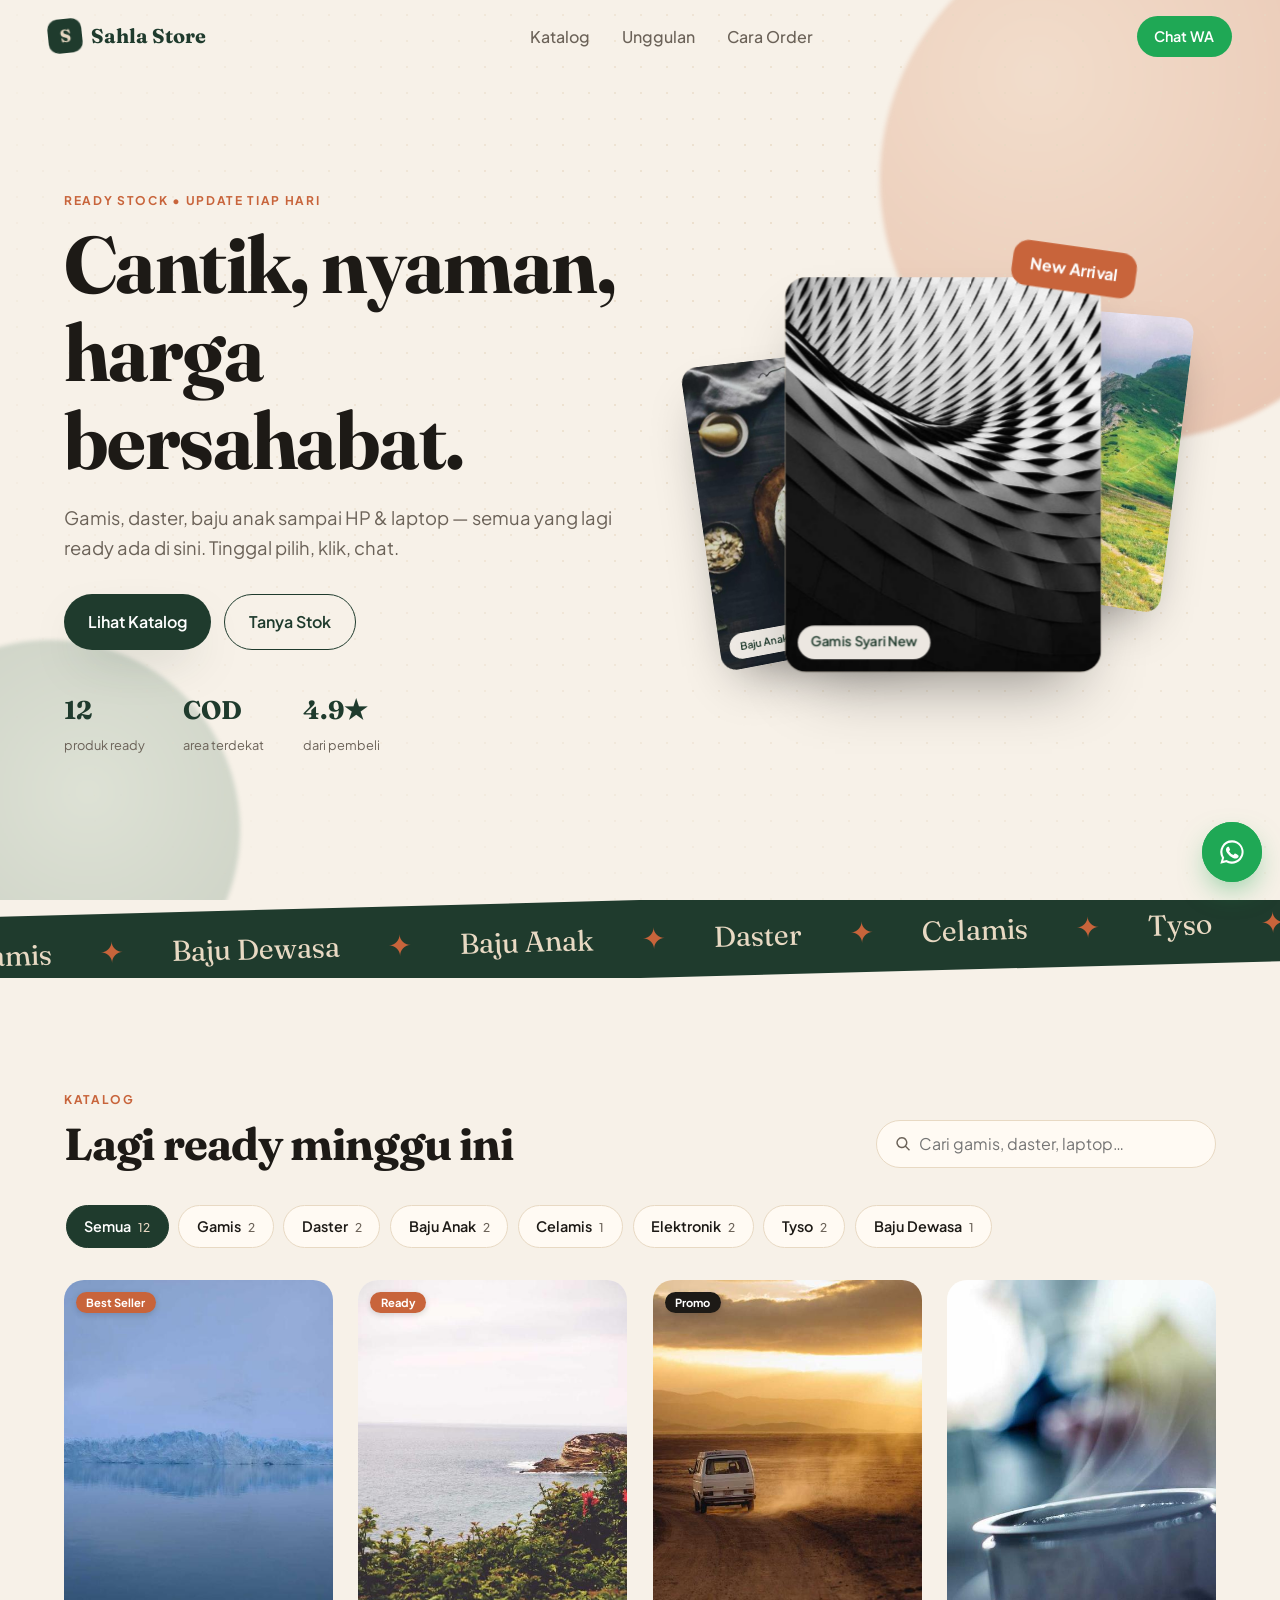
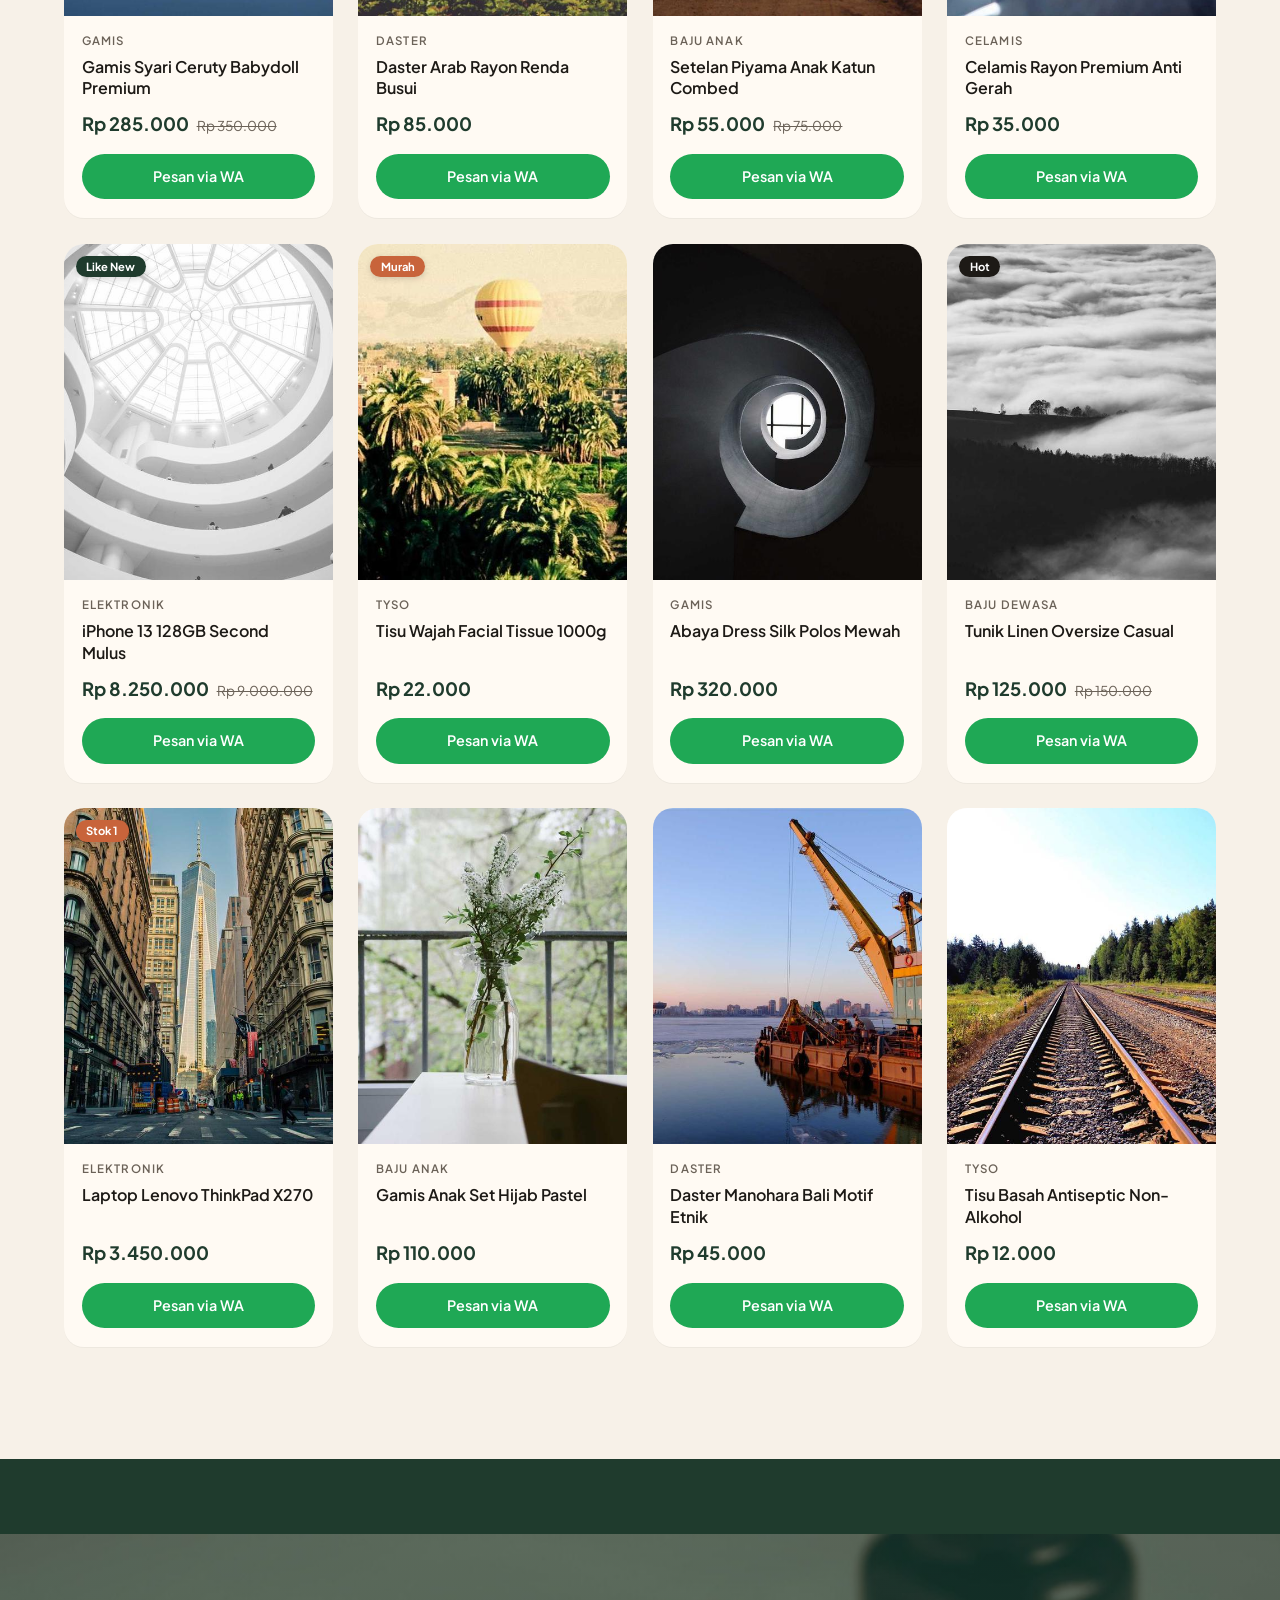
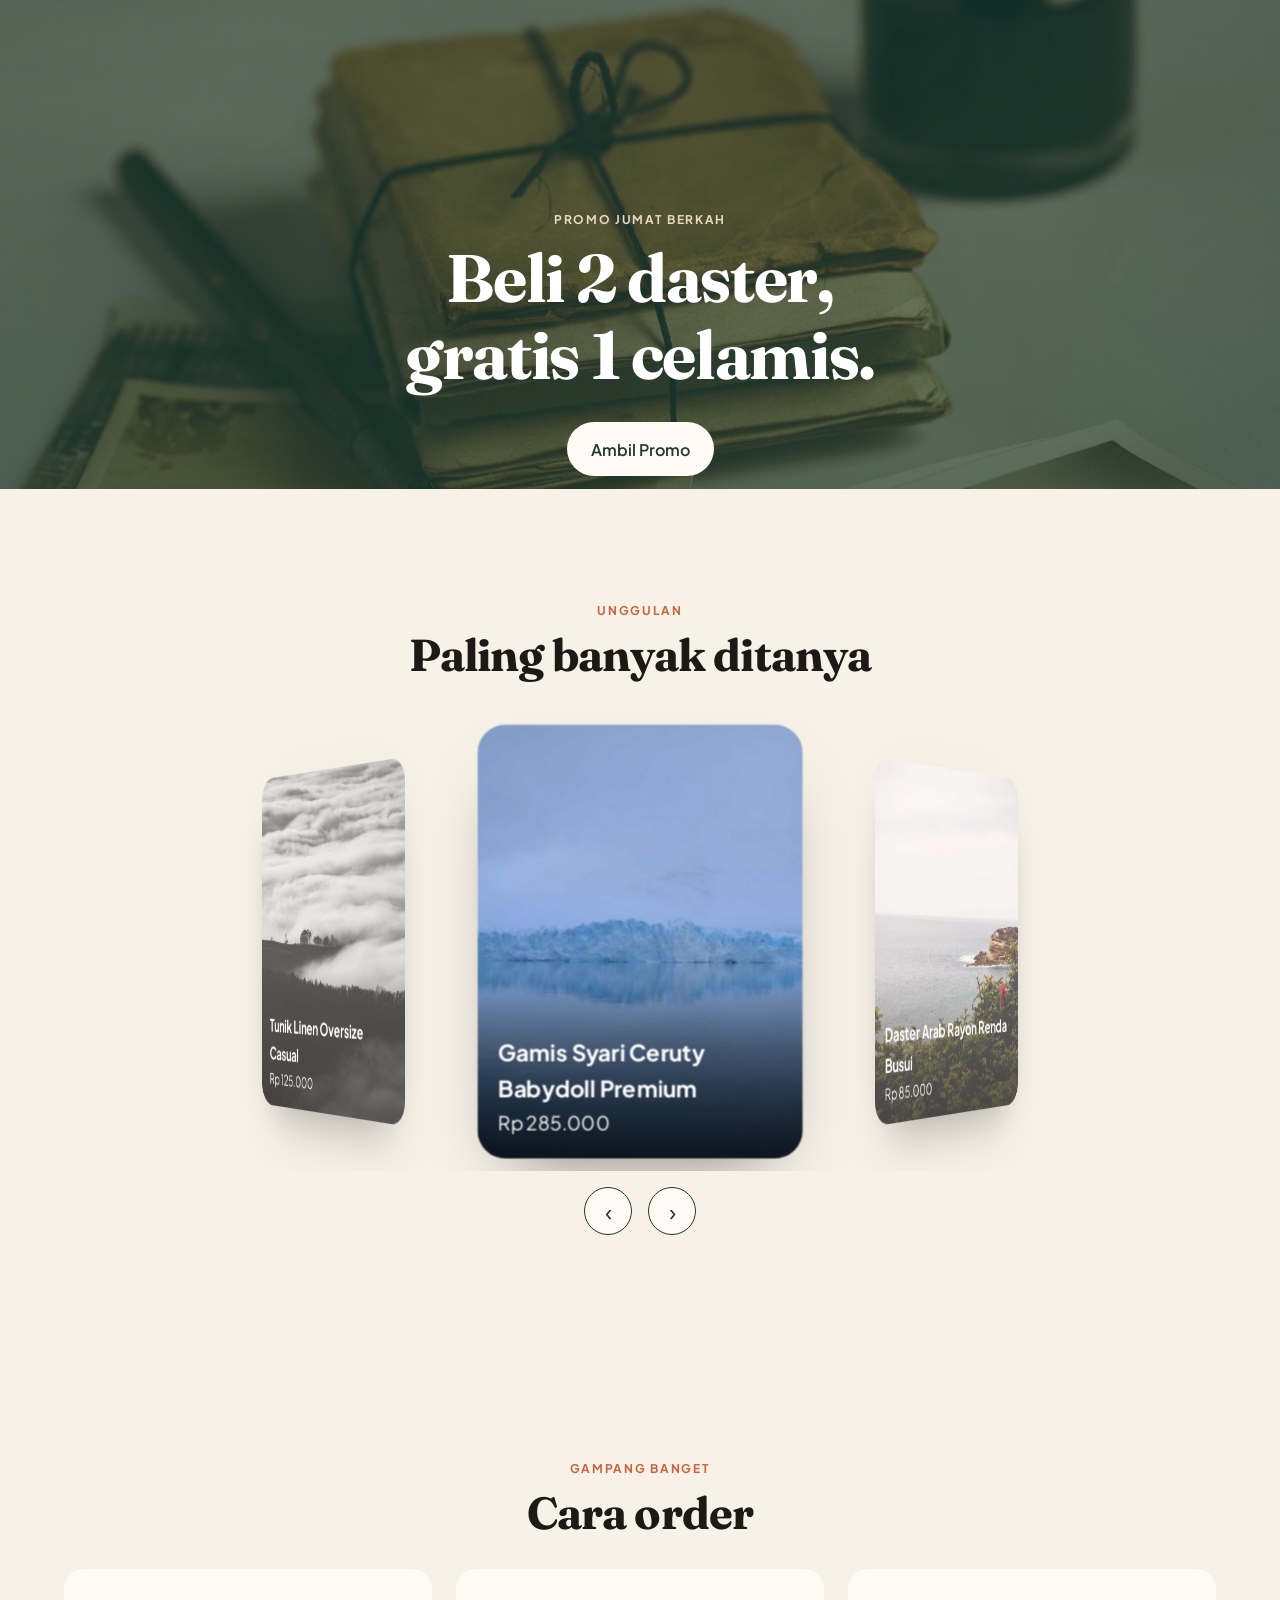
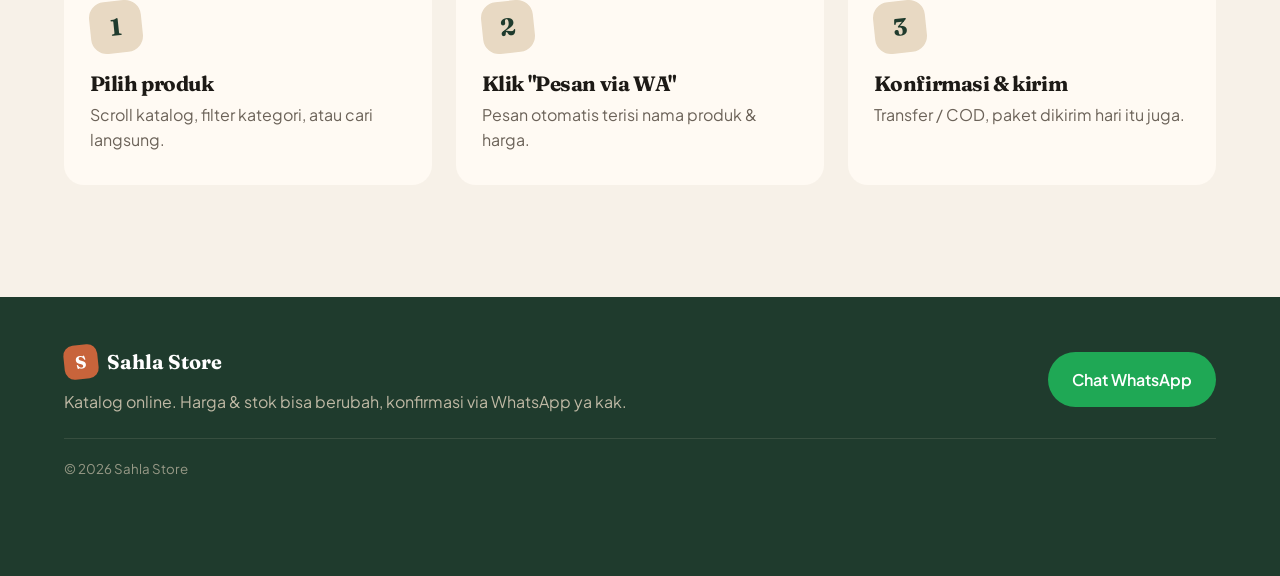
==== commit 9cd8d7da: "Enhance security: Rename admin URL, SHA-256 hash PIN, and obfuscate WA number" ====
--- a/index.html
+++ b/index.html
@@ -156,7 +156,7 @@
     <div class="modal-body" id="modalBody"></div>
   </dialog>
 
-  <script src="products.js?v=8"></script>
-  <script src="app.js?v=8"></script>
+  <script src="products.js?v=9"></script>
+  <script src="app.js?v=9"></script>
 </body>
 </html>
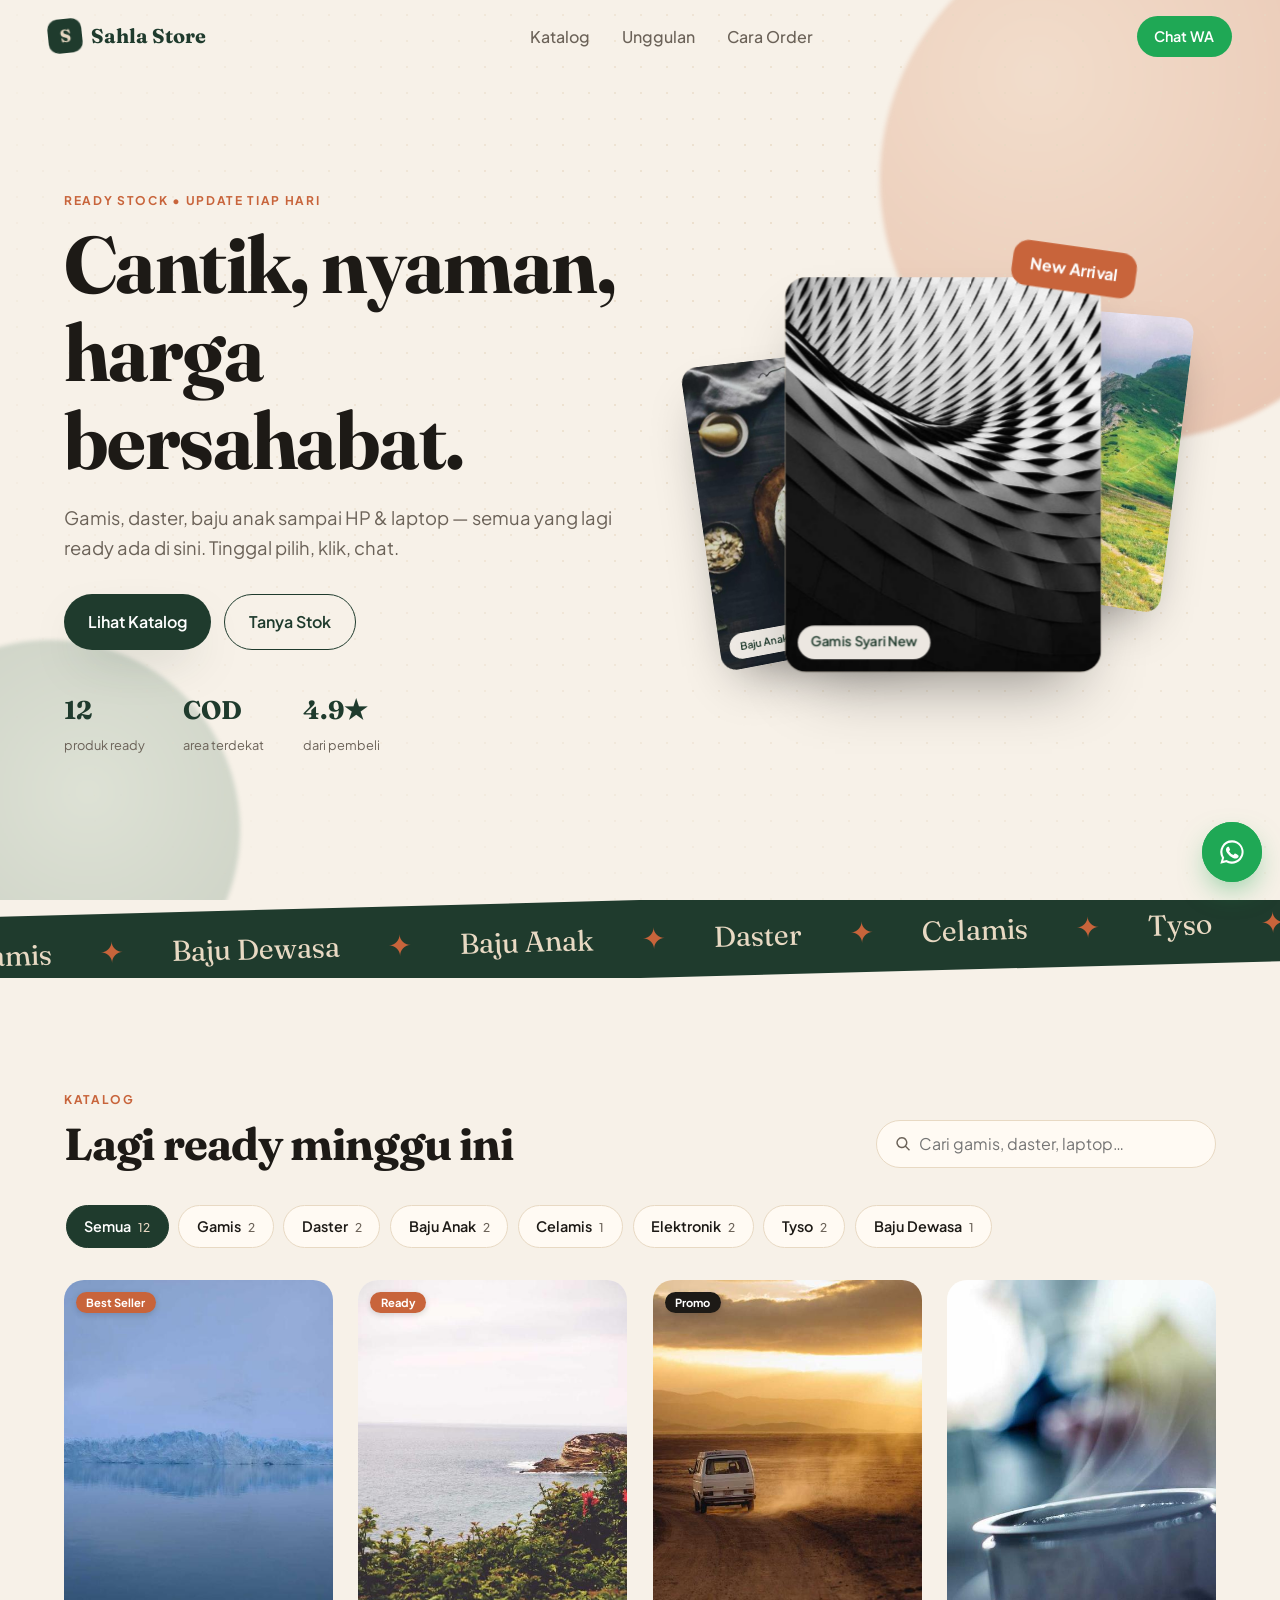
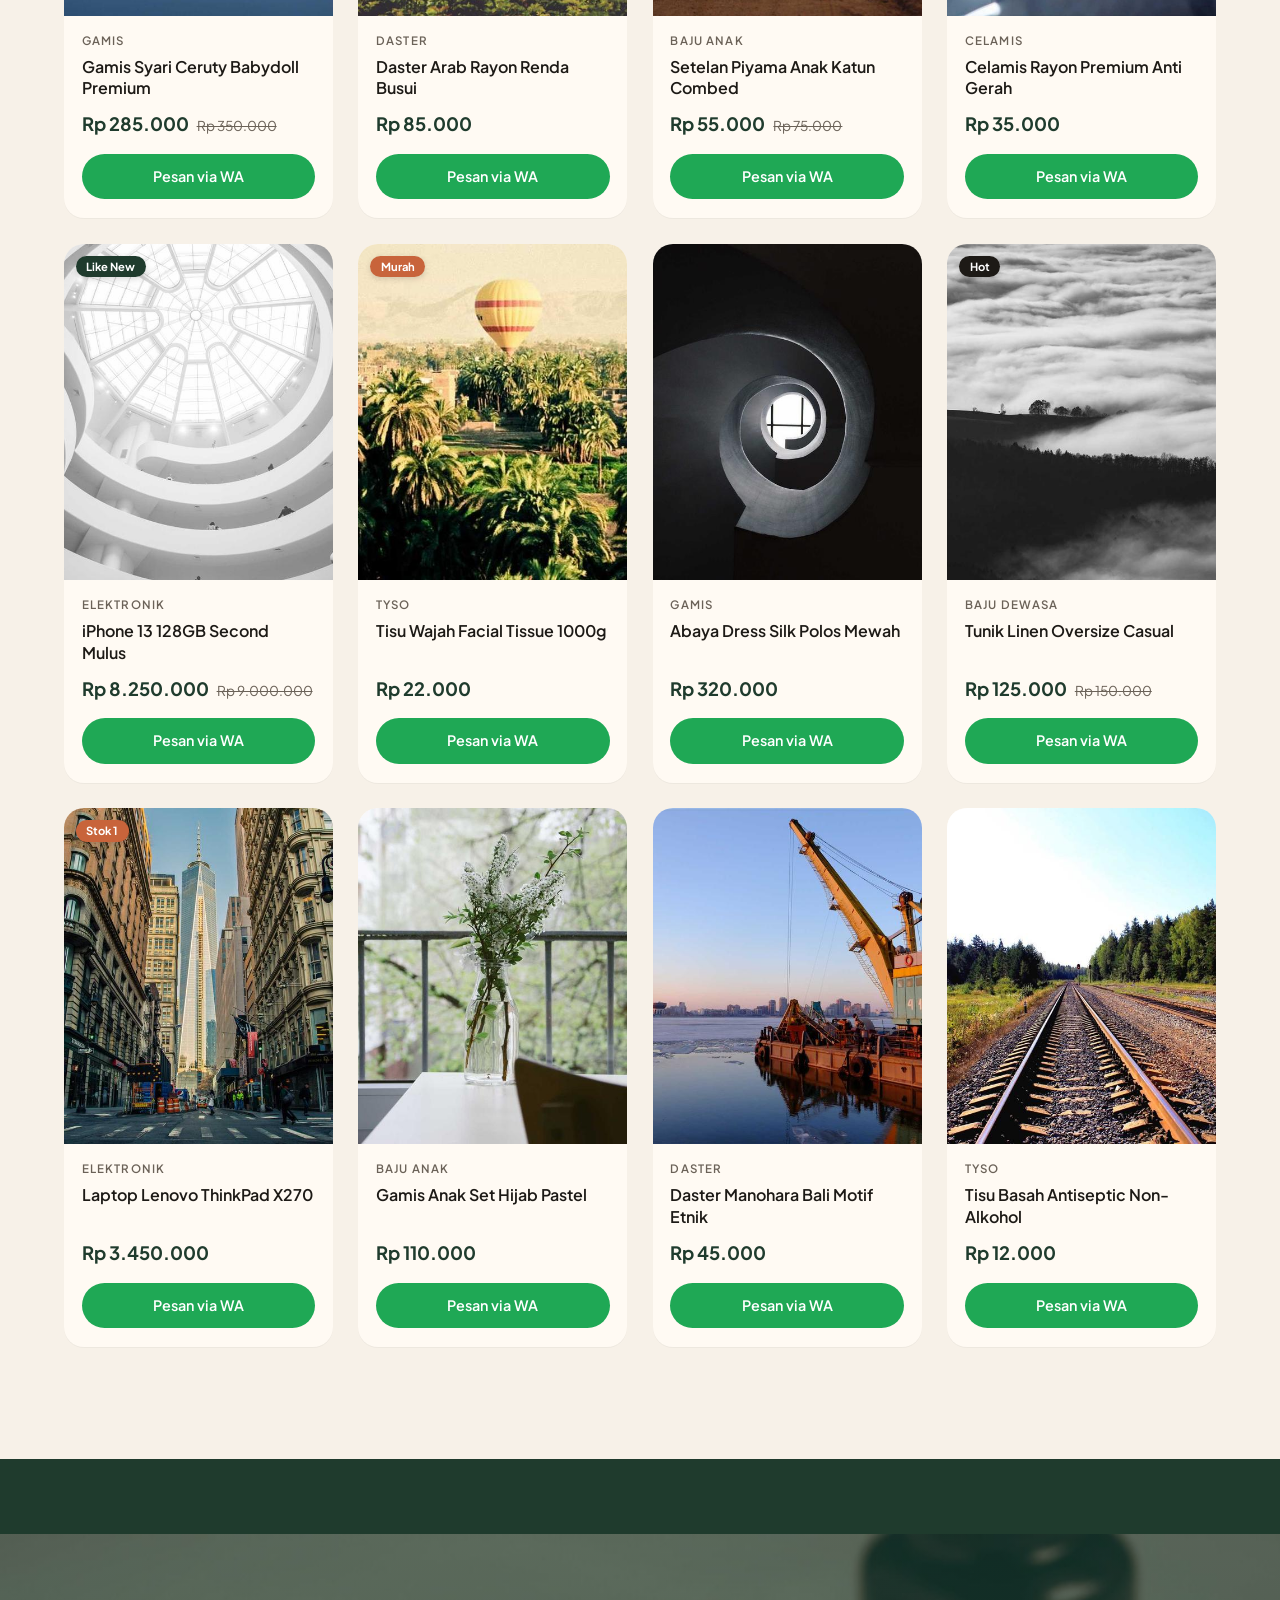
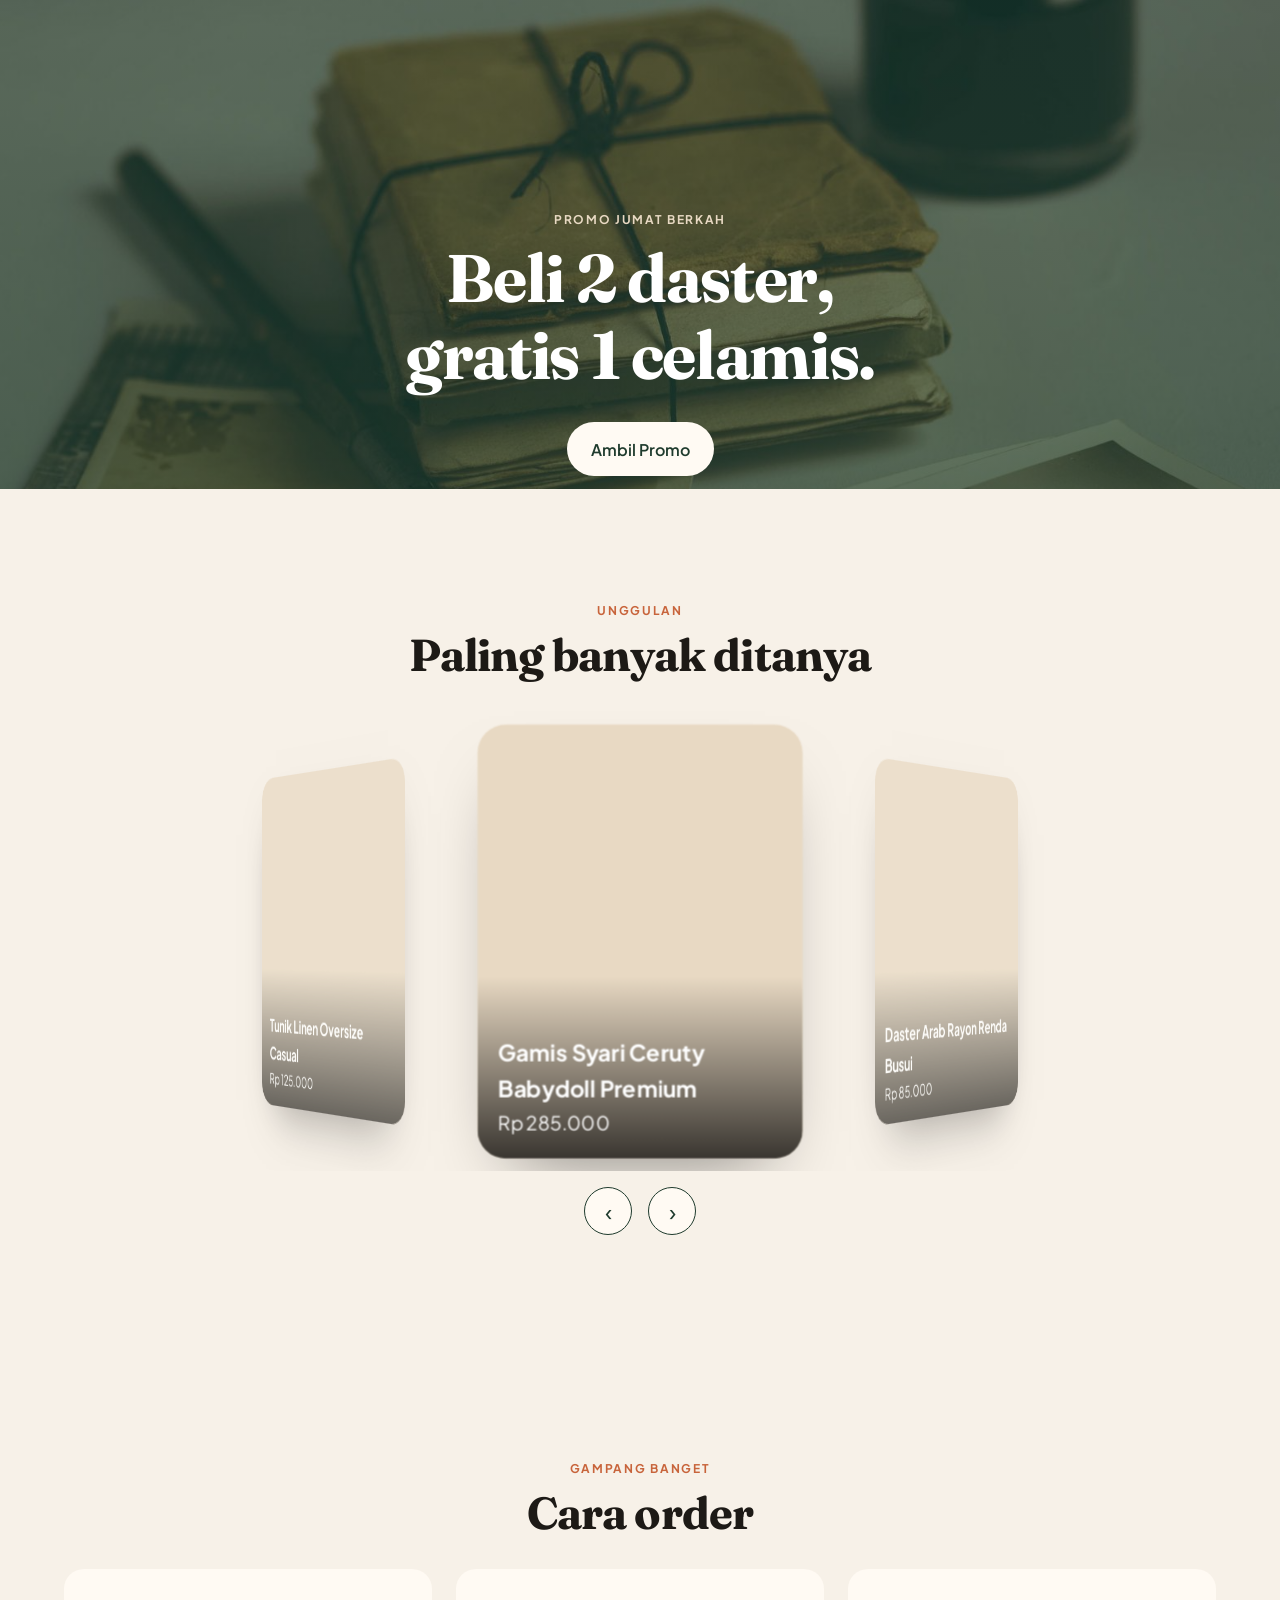
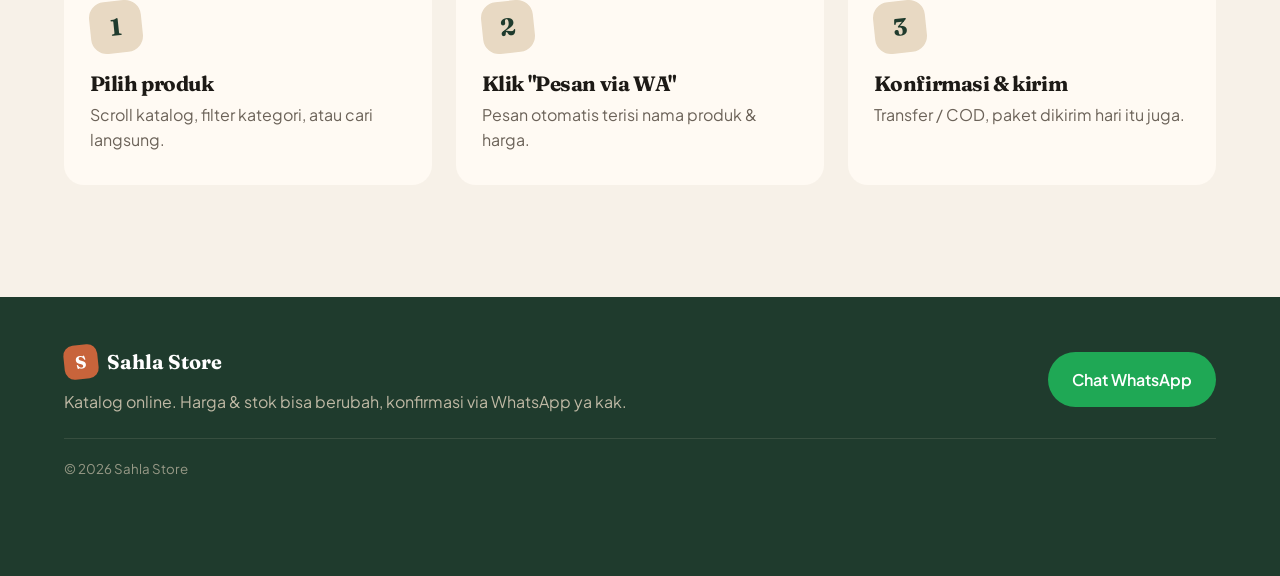
==== commit ae8726f2: "Fix undefined bannerUploadBox error in sahla-panel.html" ====
--- a/index.html
+++ b/index.html
@@ -156,7 +156,7 @@
     <div class="modal-body" id="modalBody"></div>
   </dialog>
 
-  <script src="products.js?v=9"></script>
-  <script src="app.js?v=9"></script>
+  <script src="products.js?v=10"></script>
+  <script src="app.js?v=10"></script>
 </body>
 </html>
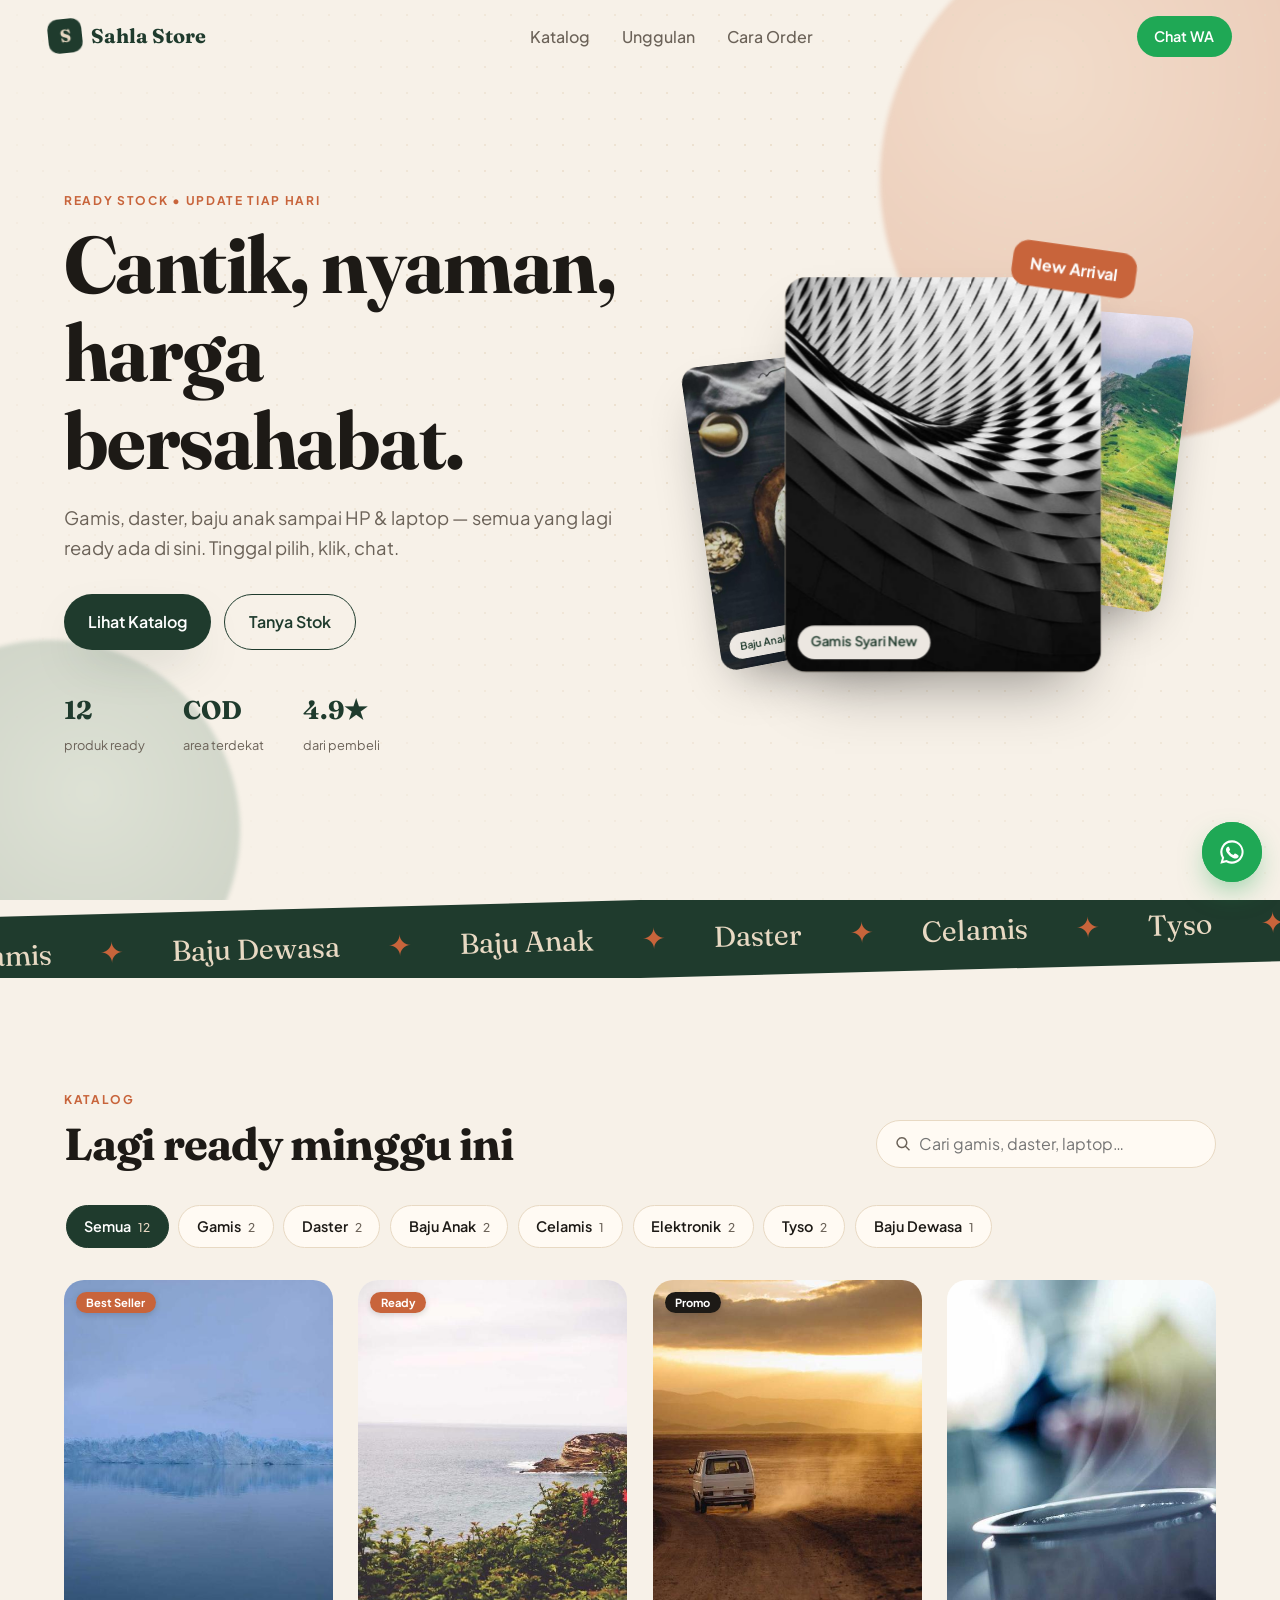
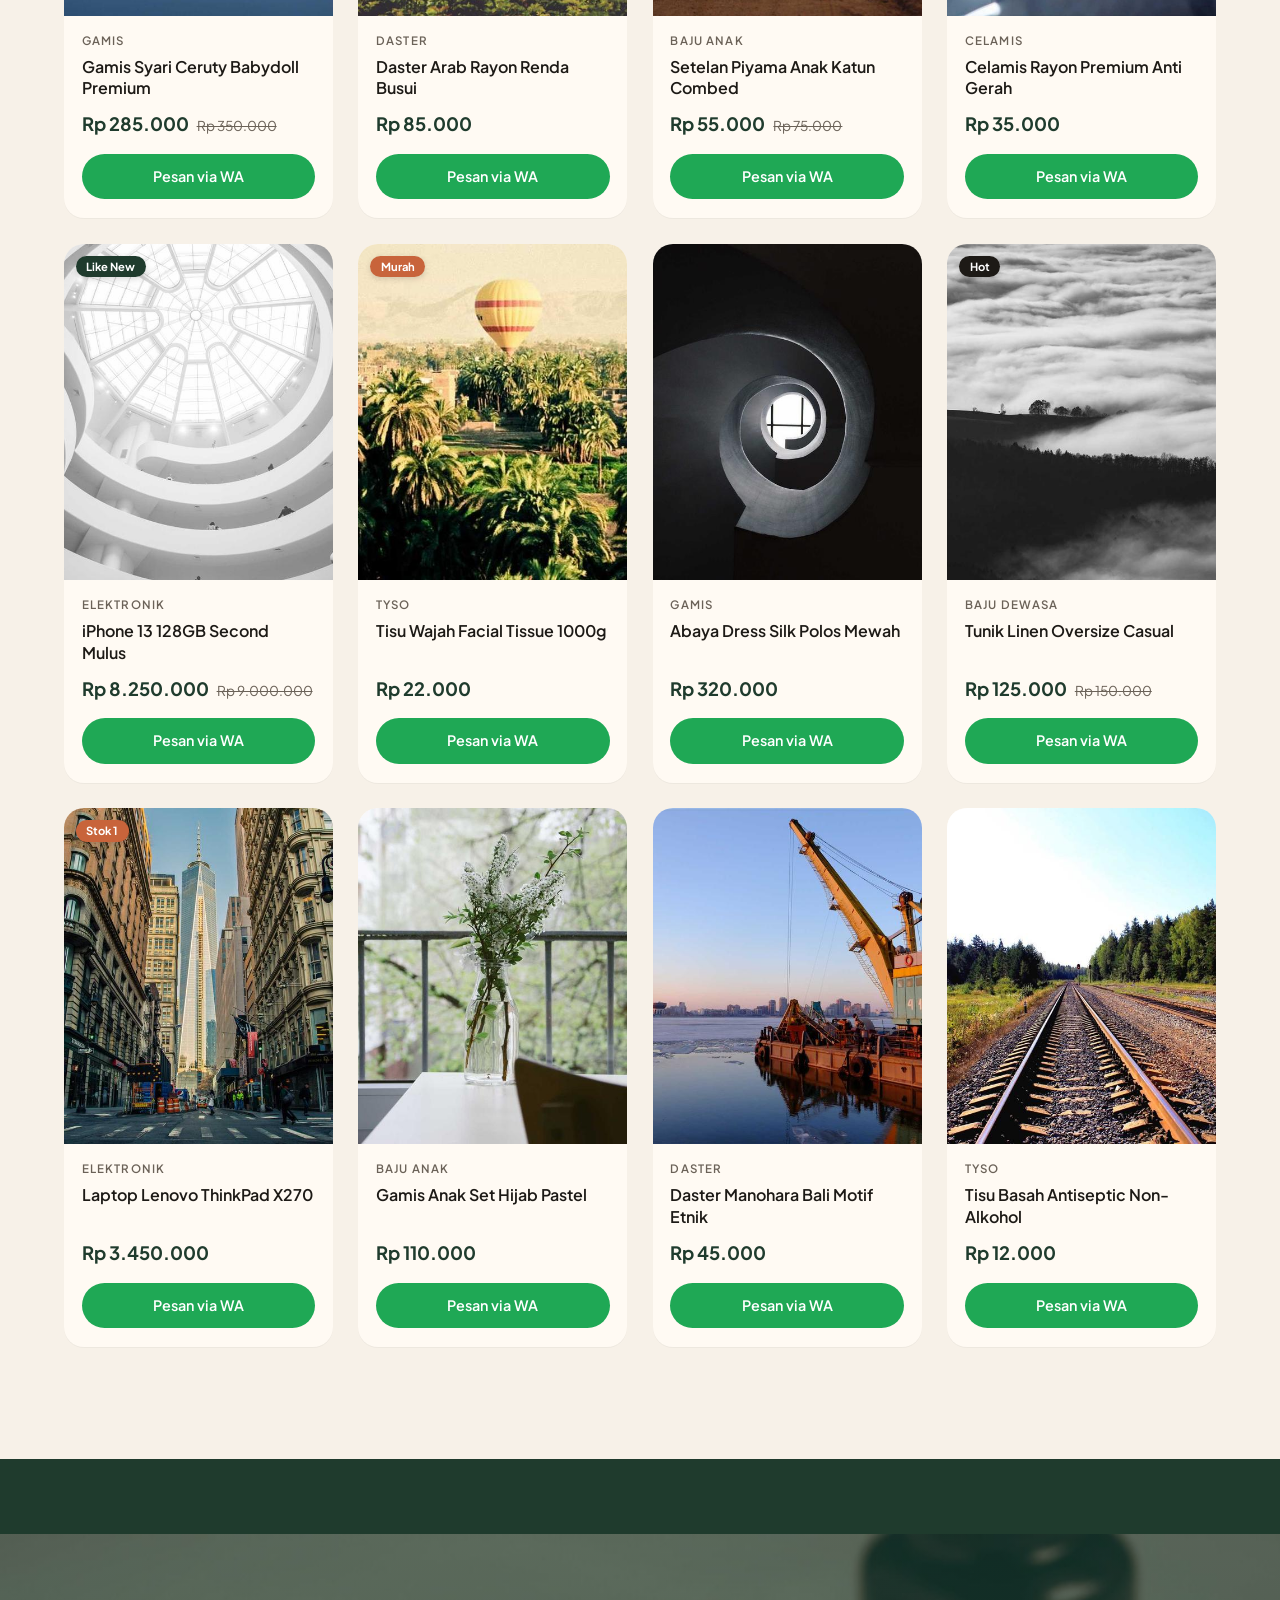
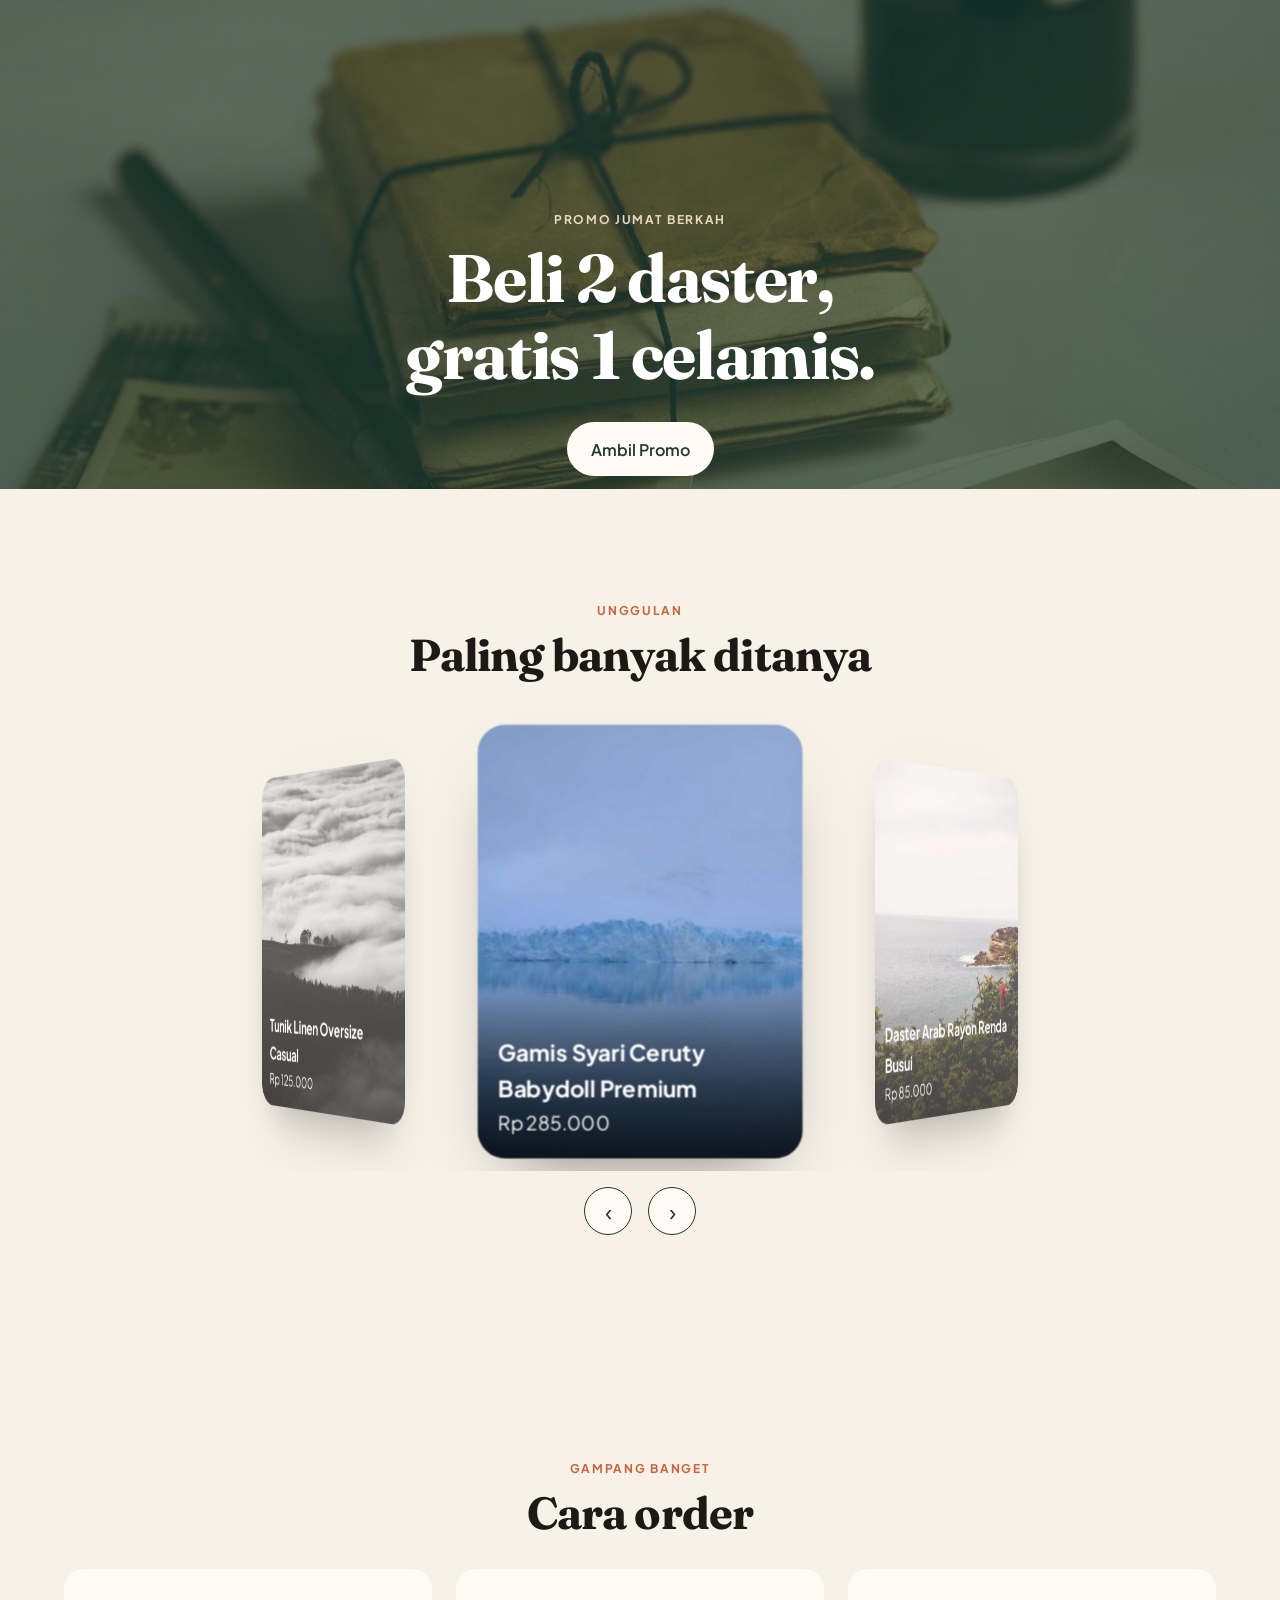
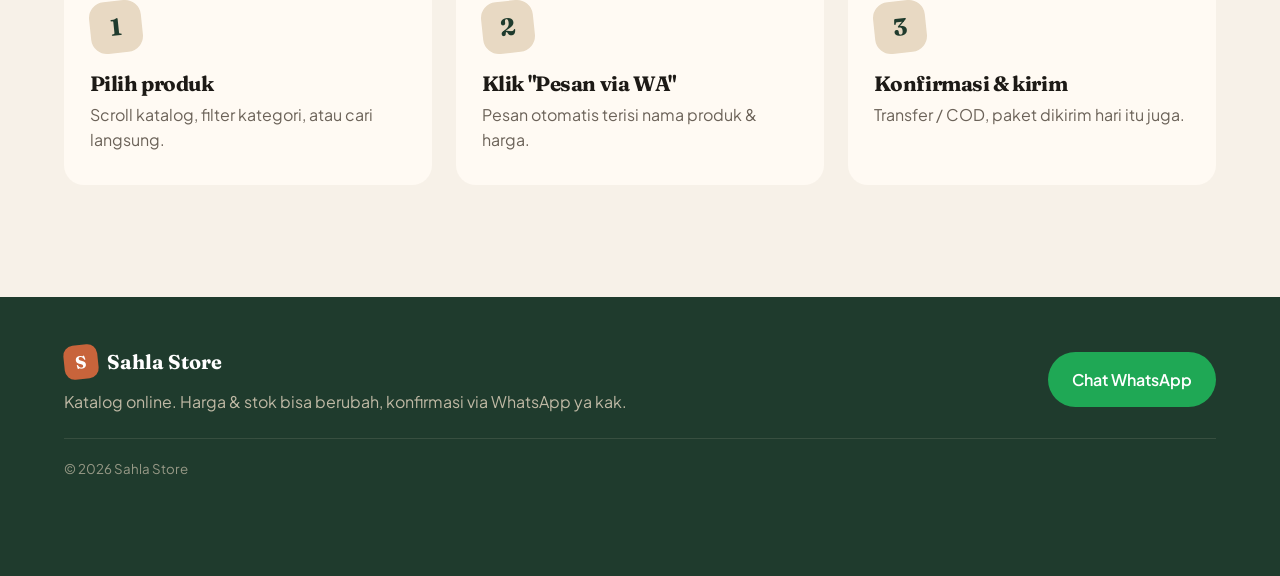
==== commit 30de0d60: "Define escapeHtml function in sahla-panel.html" ====
--- a/index.html
+++ b/index.html
@@ -156,7 +156,7 @@
     <div class="modal-body" id="modalBody"></div>
   </dialog>
 
-  <script src="products.js?v=10"></script>
-  <script src="app.js?v=10"></script>
+  <script src="products.js?v=12"></script>
+  <script src="app.js?v=12"></script>
 </body>
 </html>
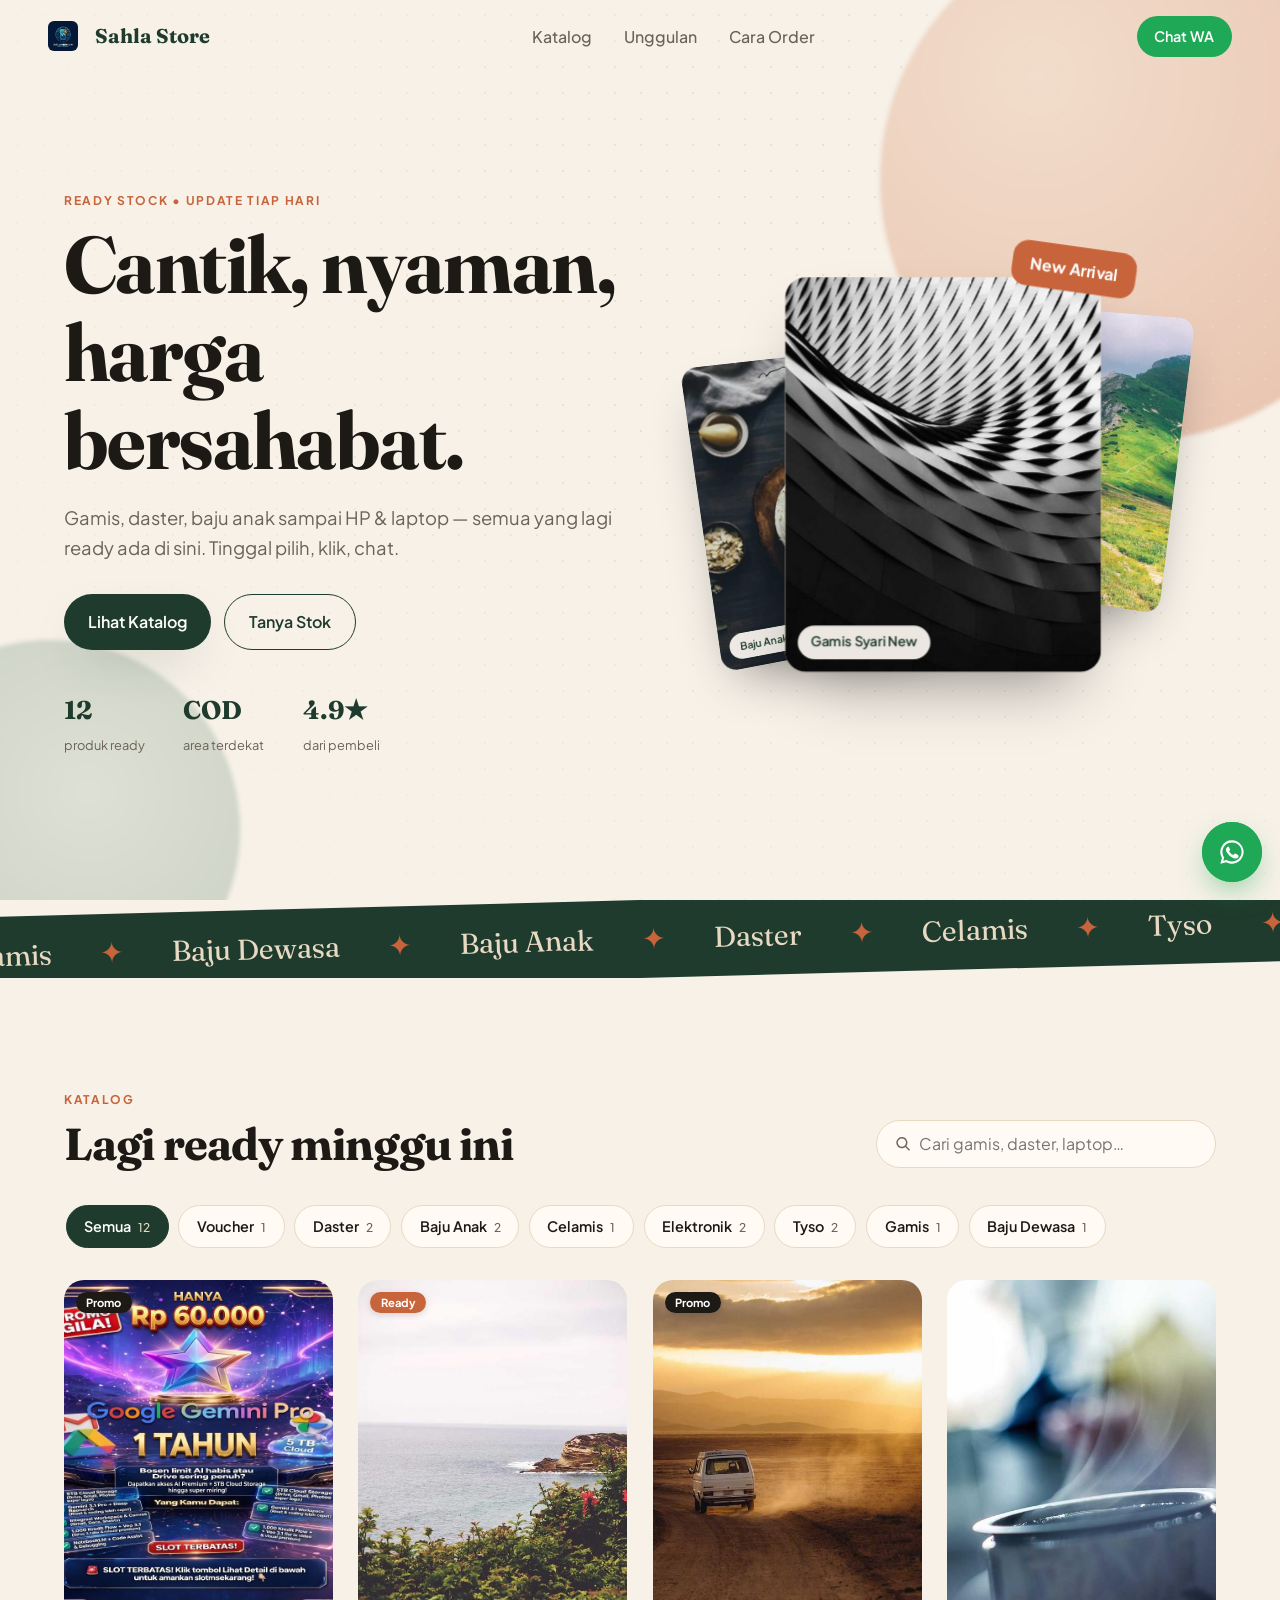
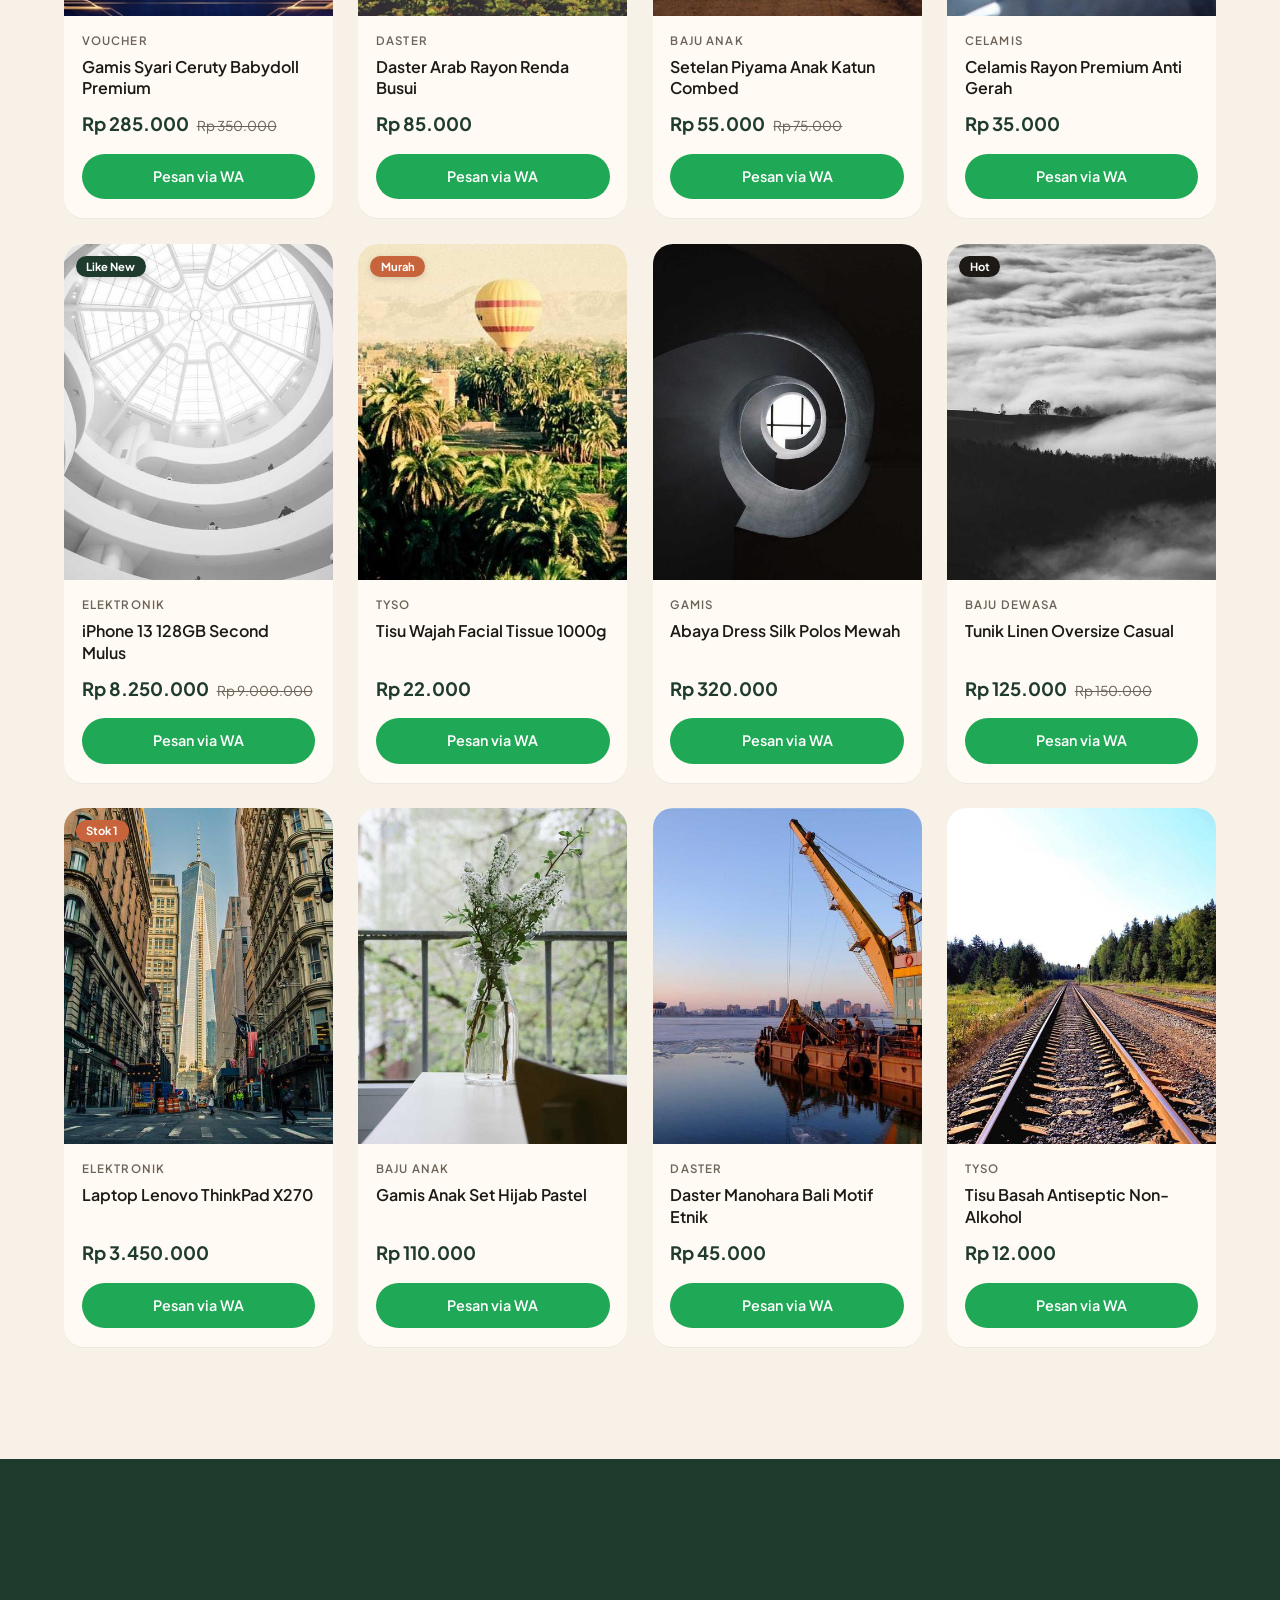
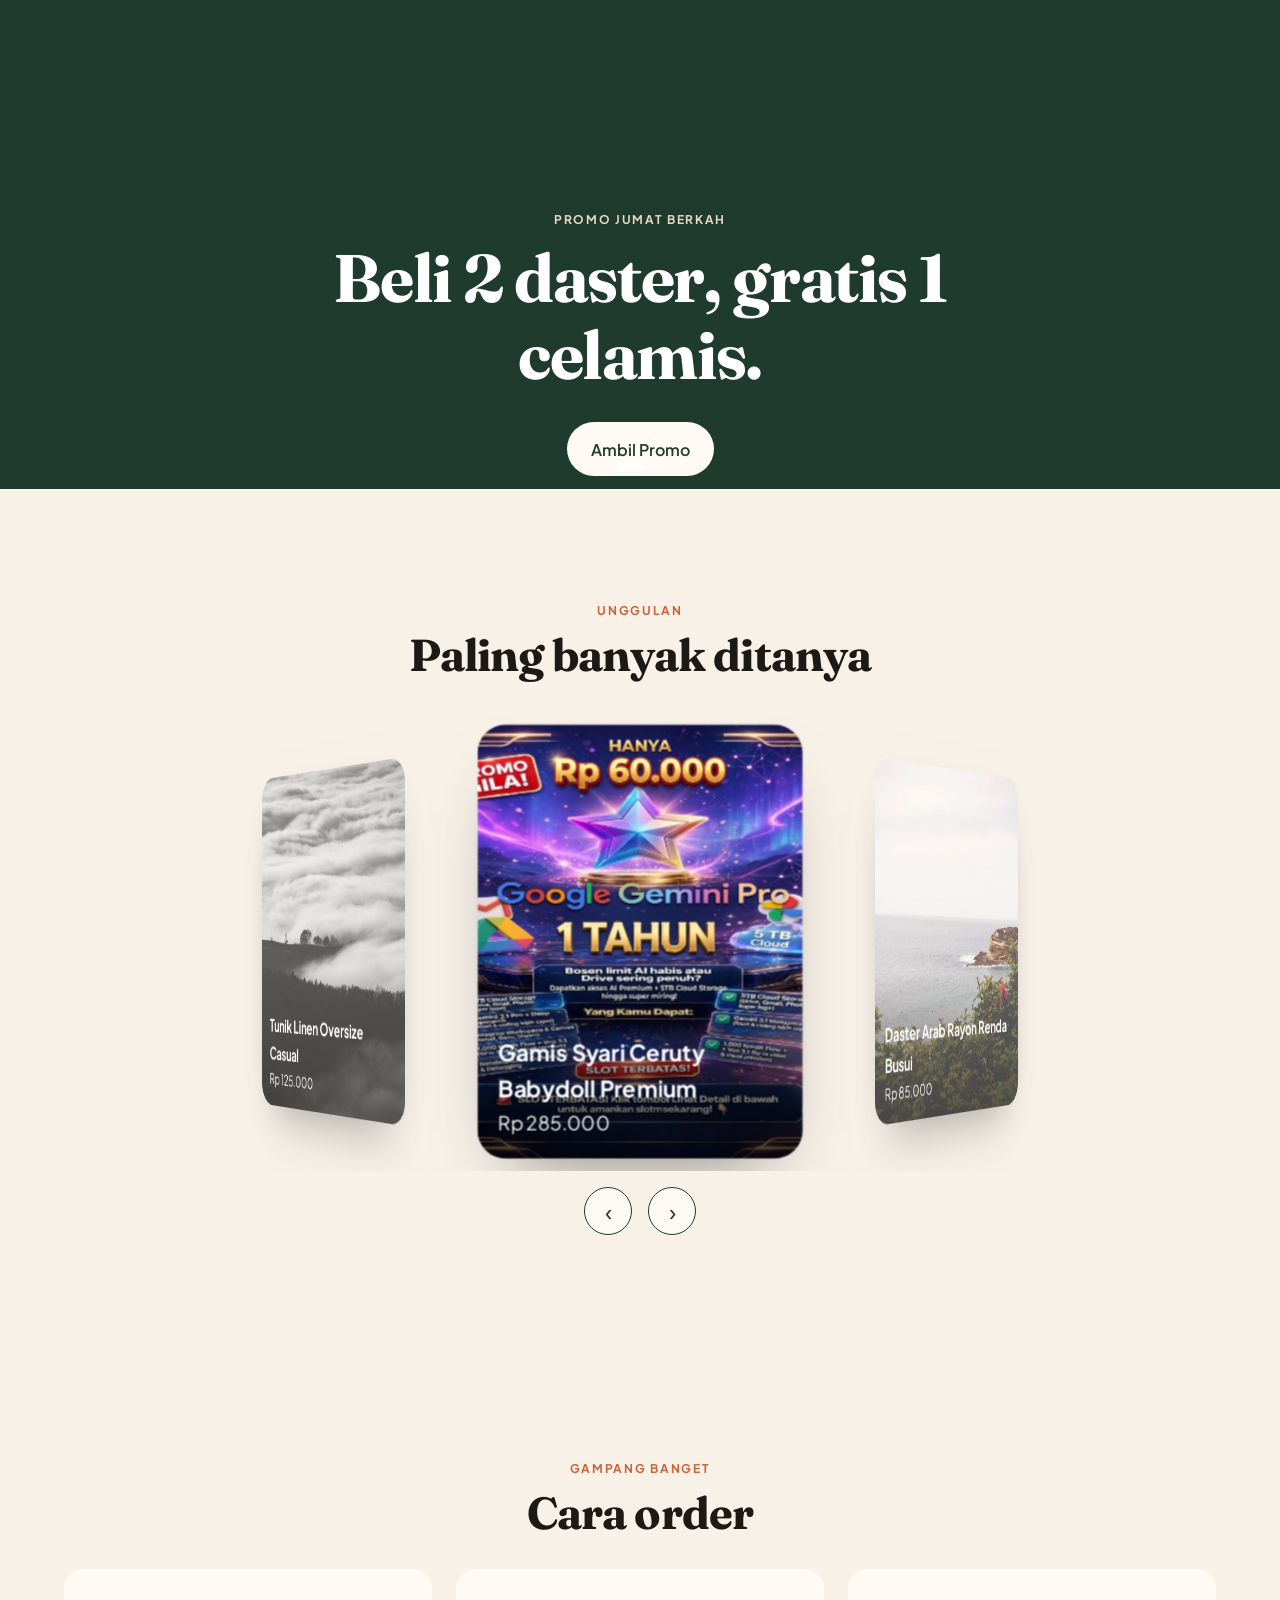
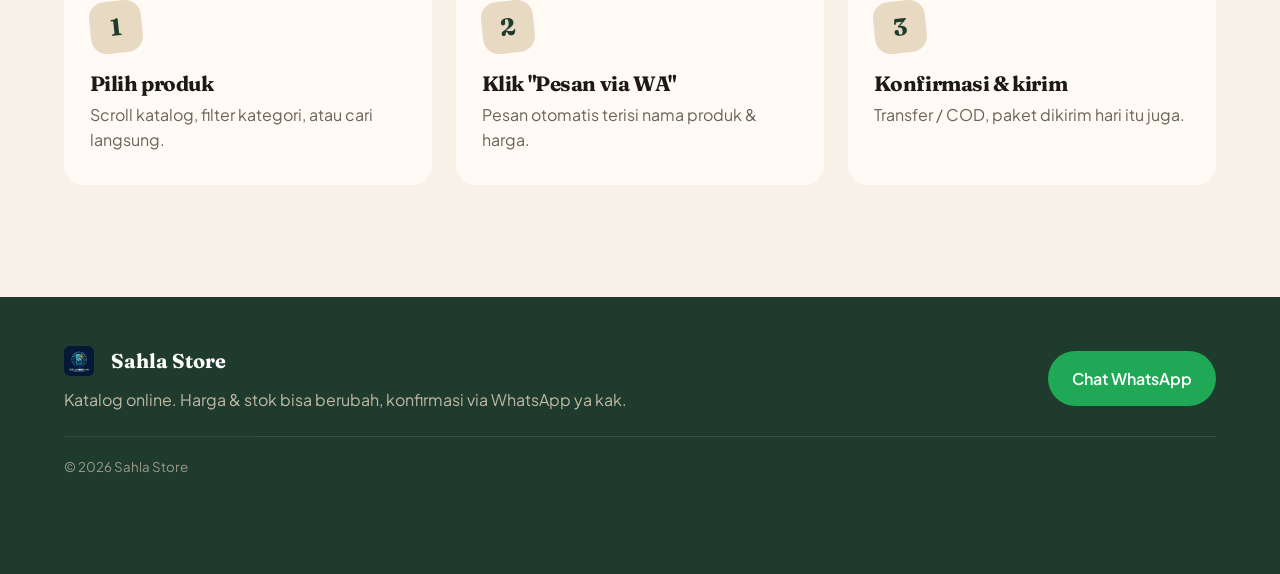
==== commit 01df1192: "fix(cache): configure 3-min max cache on Vercel and prevent stale localStorage overrides" ====
--- a/index.html
+++ b/index.html
@@ -10,7 +10,7 @@
   <link rel="preconnect" href="https://fonts.googleapis.com">
   <link rel="preconnect" href="https://fonts.gstatic.com" crossorigin>
   <link href="https://fonts.googleapis.com/css2?family=Fraunces:opsz,wght@9..144,500;9..144,700&family=Plus+Jakarta+Sans:wght@400;500;600;700&display=swap" rel="stylesheet">
-  <link rel="stylesheet" href="style.css?v=2">
+  <link rel="stylesheet" href="style.css">
 </head>
 <body>
   <a class="skip" href="#katalog">Langsung ke katalog</a>
@@ -156,7 +156,7 @@
     <div class="modal-body" id="modalBody"></div>
   </dialog>
 
-  <script src="products.js?v=12"></script>
-  <script src="app.js?v=12"></script>
+  <script src="products.js"></script>
+  <script src="app.js"></script>
 </body>
 </html>
--- a/style.css
+++ b/style.css
@@ -219,8 +219,9 @@
   .grid { grid-template-columns: repeat(2, 1fr); gap: .8rem; }
   .card-body { padding: .75rem .8rem .9rem; }
   .card h3 { font-size: .88rem; }
+  .price { flex-wrap: wrap; gap: .2rem .4rem; }
   .price b { font-size: 1rem; }
-  .price s { display: none; }
+  .price s { display: inline; font-size: .75rem; color: var(--muted); }
   .card .btn { font-size: .8rem; padding: .55rem; min-height: 40px; }
   .section-head { align-items: stretch; }
   .search { width: 100%; }
